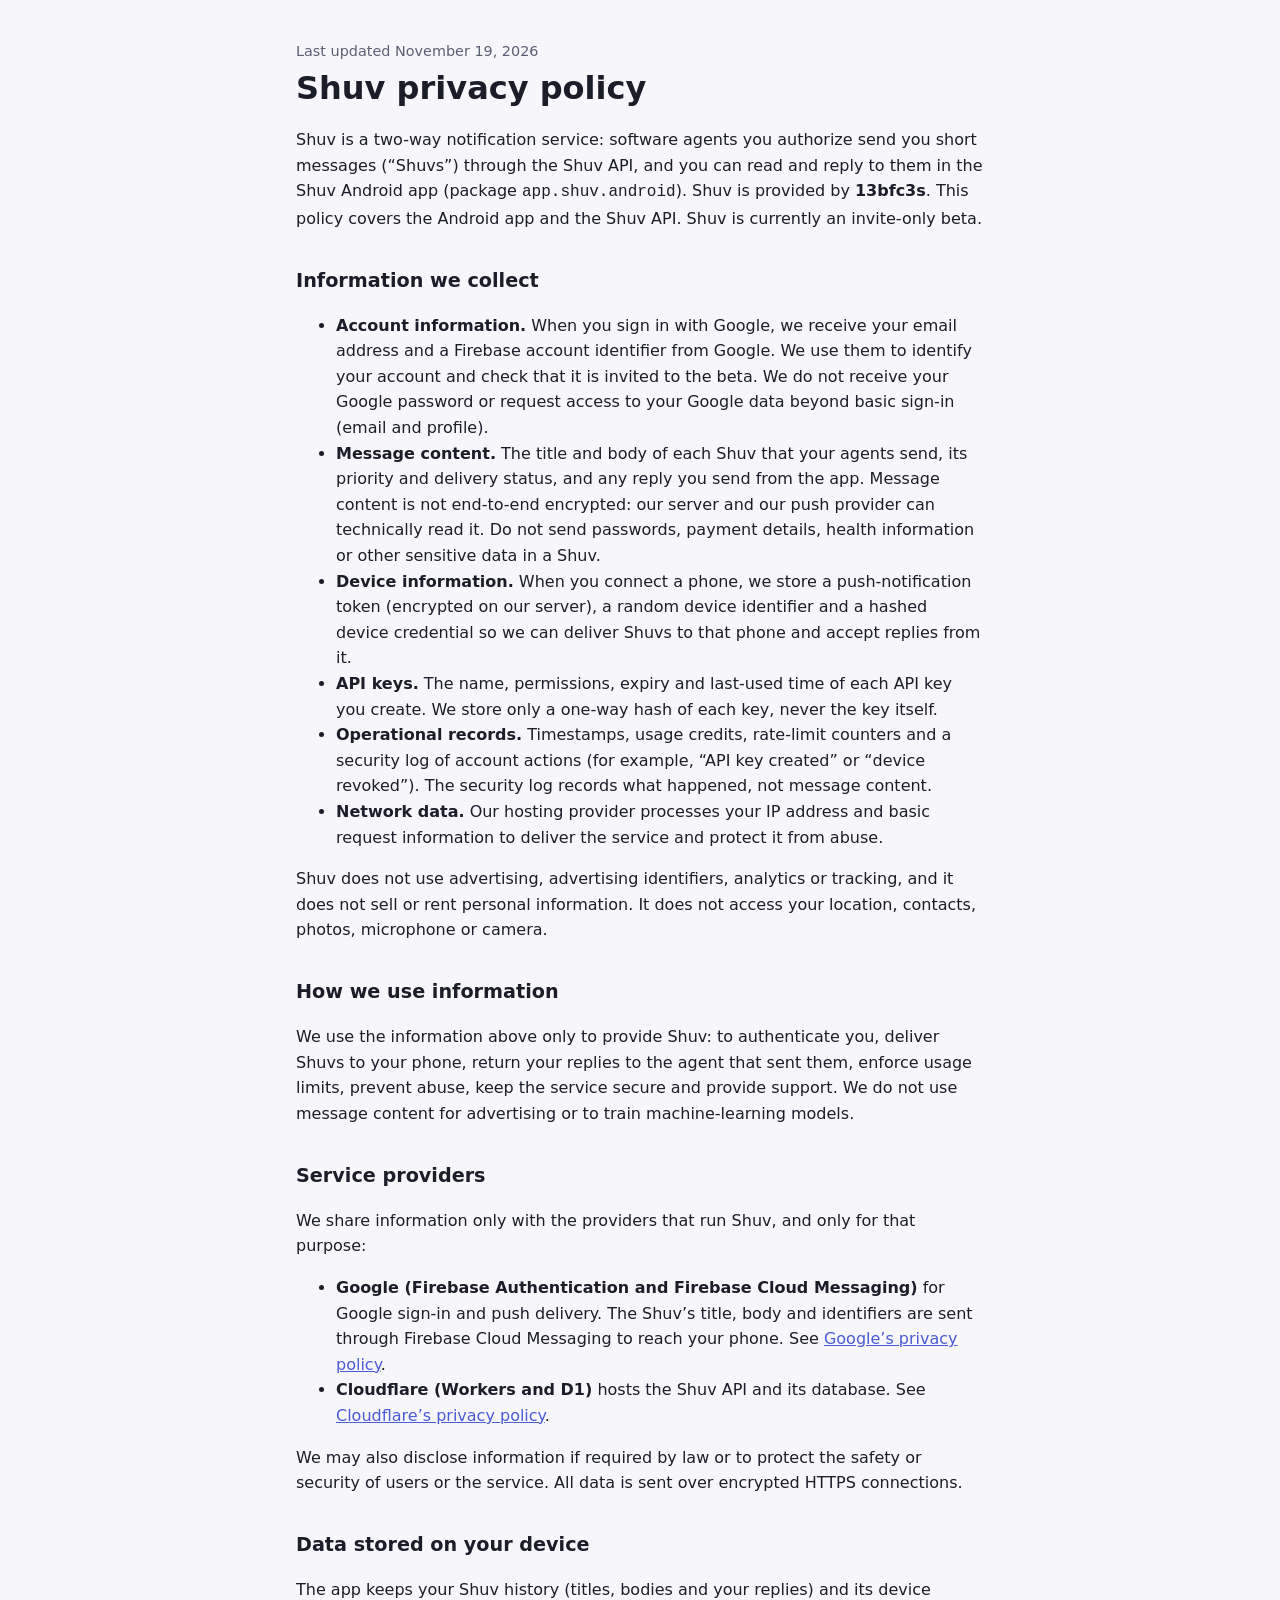
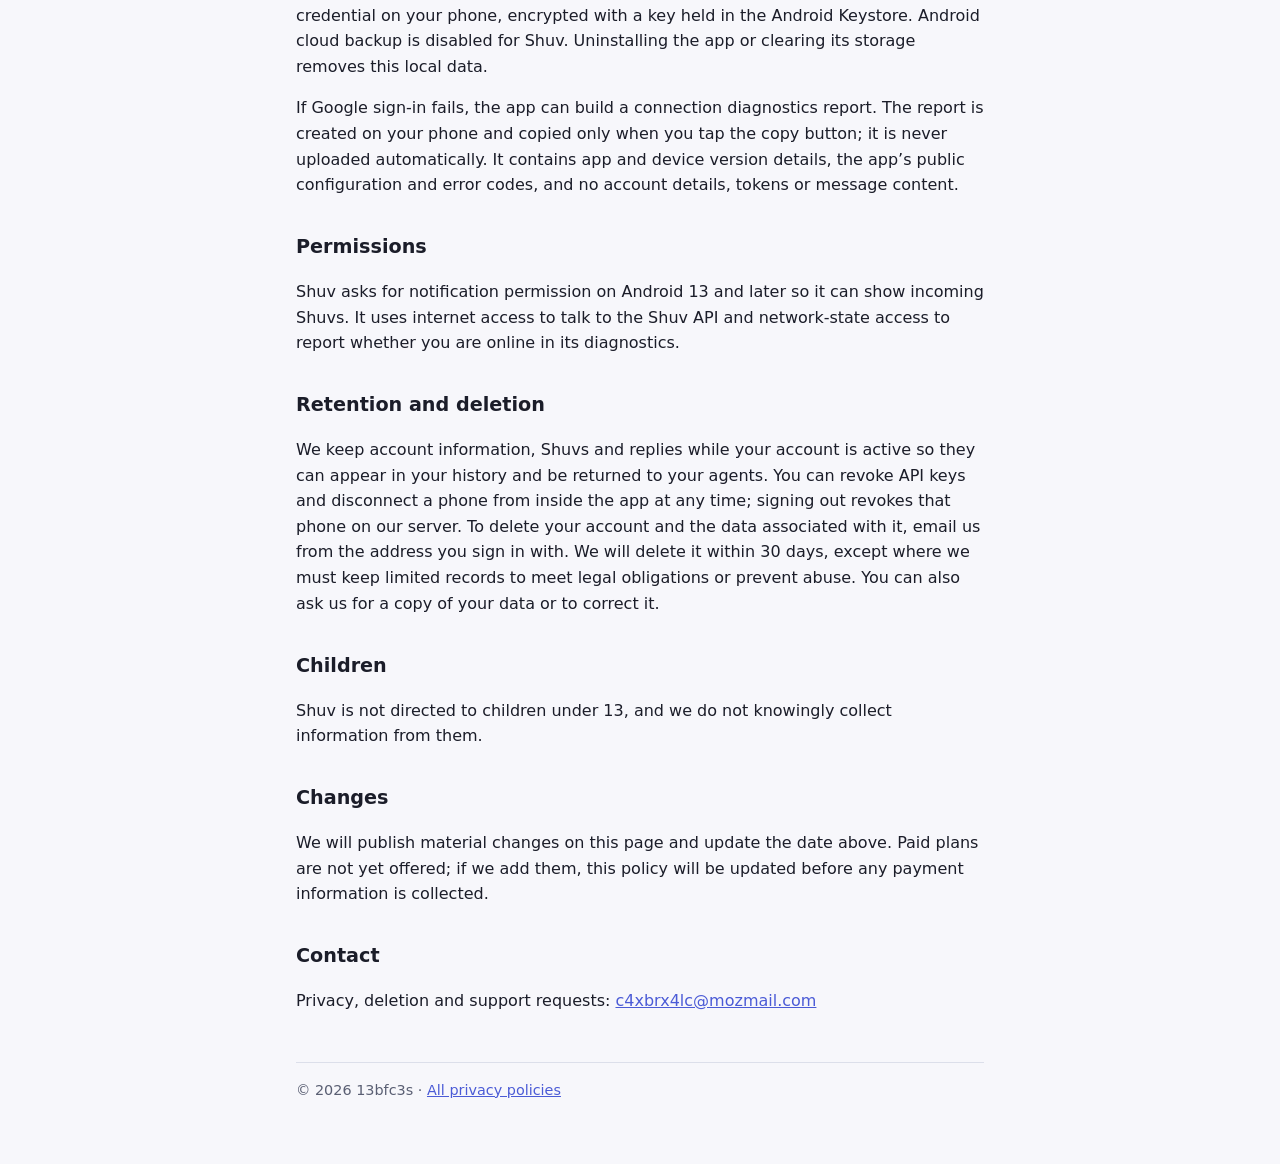
==== shuv/index.html @ f912cc4e "Add Shuv privacy policy Co-Authored-By: Claude Opus 5.5 <noreply@anthropic.com>" ====
<!doctype html>
<html lang="en">
<head>
  <meta charset="utf-8"><meta name="viewport" content="width=device-width, initial-scale=1">
  <meta name="description" content="Shuv privacy policy.">
  <title>Shuv Privacy Policy</title>
  <link rel="stylesheet" href="../style.css">
</head>
<body>
<main>
  <div class="eyebrow">Last updated November 19, 2026</div>
  <h1>Shuv privacy policy</h1>
  <p>Shuv is a two-way notification service: software agents you authorize send you short messages (“Shuvs”) through the Shuv API, and you can read and reply to them in the Shuv Android app (package <code>app.shuv.android</code>). Shuv is provided by <strong>13bfc3s</strong>. This policy covers the Android app and the Shuv API. Shuv is currently an invite-only beta.</p>

  <h2>Information we collect</h2>
  <ul>
    <li><strong>Account information.</strong> When you sign in with Google, we receive your email address and a Firebase account identifier from Google. We use them to identify your account and check that it is invited to the beta. We do not receive your Google password or request access to your Google data beyond basic sign-in (email and profile).</li>
    <li><strong>Message content.</strong> The title and body of each Shuv that your agents send, its priority and delivery status, and any reply you send from the app. Message content is not end-to-end encrypted: our server and our push provider can technically read it. Do not send passwords, payment details, health information or other sensitive data in a Shuv.</li>
    <li><strong>Device information.</strong> When you connect a phone, we store a push-notification token (encrypted on our server), a random device identifier and a hashed device credential so we can deliver Shuvs to that phone and accept replies from it.</li>
    <li><strong>API keys.</strong> The name, permissions, expiry and last-used time of each API key you create. We store only a one-way hash of each key, never the key itself.</li>
    <li><strong>Operational records.</strong> Timestamps, usage credits, rate-limit counters and a security log of account actions (for example, “API key created” or “device revoked”). The security log records what happened, not message content.</li>
    <li><strong>Network data.</strong> Our hosting provider processes your IP address and basic request information to deliver the service and protect it from abuse.</li>
  </ul>
  <p>Shuv does not use advertising, advertising identifiers, analytics or tracking, and it does not sell or rent personal information. It does not access your location, contacts, photos, microphone or camera.</p>

  <h2>How we use information</h2>
  <p>We use the information above only to provide Shuv: to authenticate you, deliver Shuvs to your phone, return your replies to the agent that sent them, enforce usage limits, prevent abuse, keep the service secure and provide support. We do not use message content for advertising or to train machine-learning models.</p>

  <h2>Service providers</h2>
  <p>We share information only with the providers that run Shuv, and only for that purpose:</p>
  <ul>
    <li><strong>Google (Firebase Authentication and Firebase Cloud Messaging)</strong> for Google sign-in and push delivery. The Shuv’s title, body and identifiers are sent through Firebase Cloud Messaging to reach your phone. See <a href="https://policies.google.com/privacy">Google’s privacy policy</a>.</li>
    <li><strong>Cloudflare (Workers and D1)</strong> hosts the Shuv API and its database. See <a href="https://www.cloudflare.com/privacypolicy/">Cloudflare’s privacy policy</a>.</li>
  </ul>
  <p>We may also disclose information if required by law or to protect the safety or security of users or the service. All data is sent over encrypted HTTPS connections.</p>

  <h2>Data stored on your device</h2>
  <p>The app keeps your Shuv history (titles, bodies and your replies) and its device credential on your phone, encrypted with a key held in the Android Keystore. Android cloud backup is disabled for Shuv. Uninstalling the app or clearing its storage removes this local data.</p>
  <p>If Google sign-in fails, the app can build a connection diagnostics report. The report is created on your phone and copied only when you tap the copy button; it is never uploaded automatically. It contains app and device version details, the app’s public configuration and error codes, and no account details, tokens or message content.</p>

  <h2>Permissions</h2>
  <p>Shuv asks for notification permission on Android 13 and later so it can show incoming Shuvs. It uses internet access to talk to the Shuv API and network-state access to report whether you are online in its diagnostics.</p>

  <h2>Retention and deletion</h2>
  <p>We keep account information, Shuvs and replies while your account is active so they can appear in your history and be returned to your agents. You can revoke API keys and disconnect a phone from inside the app at any time; signing out revokes that phone on our server. To delete your account and the data associated with it, email us from the address you sign in with. We will delete it within 30 days, except where we must keep limited records to meet legal obligations or prevent abuse. You can also ask us for a copy of your data or to correct it.</p>

  <h2>Children</h2>
  <p>Shuv is not directed to children under 13, and we do not knowingly collect information from them.</p>

  <h2>Changes</h2>
  <p>We will publish material changes on this page and update the date above. Paid plans are not yet offered; if we add them, this policy will be updated before any payment information is collected.</p>

  <h2>Contact</h2>
  <p>Privacy, deletion and support requests: <a href="mailto:c4xbrx4lc@mozmail.com">c4xbrx4lc@mozmail.com</a></p>

  <footer>© 2026 13bfc3s · <a href="../">All privacy policies</a></footer>
</main>
</body>
</html>
---- style.css ----
:root {
  --bg: #f7f7fb; --fg: #1b1d29; --muted: #5a5f73; --accent: #4b5bd6; --rule: #dcdfea;
}
@media (prefers-color-scheme: dark) {
  :root { --bg: #0b0f1a; --fg: #e9ebf5; --muted: #a4a9bf; --accent: #9fb0ff; --rule: #252b3d; }
}
* { box-sizing: border-box; }
body { margin: 0; background: var(--bg); color: var(--fg); font: 16px/1.6 system-ui, -apple-system, "Segoe UI", Roboto, sans-serif; }
main { max-width: 720px; margin: 0 auto; padding: 40px 16px 64px; }
h1 { font-size: 2rem; line-height: 1.2; margin: 0.2em 0 0.6em; }
h2 { font-size: 1.2rem; margin: 1.8em 0 0.4em; }
p, li { color: var(--fg); }
a { color: var(--accent); }
.eyebrow { color: var(--muted); font-size: 0.9rem; }
.apps { list-style: none; padding: 0; }
.apps li { padding: 14px 0; border-bottom: 1px solid var(--rule); }
footer { color: var(--muted); font-size: 0.9rem; margin-top: 48px; border-top: 1px solid var(--rule); padding-top: 16px; }
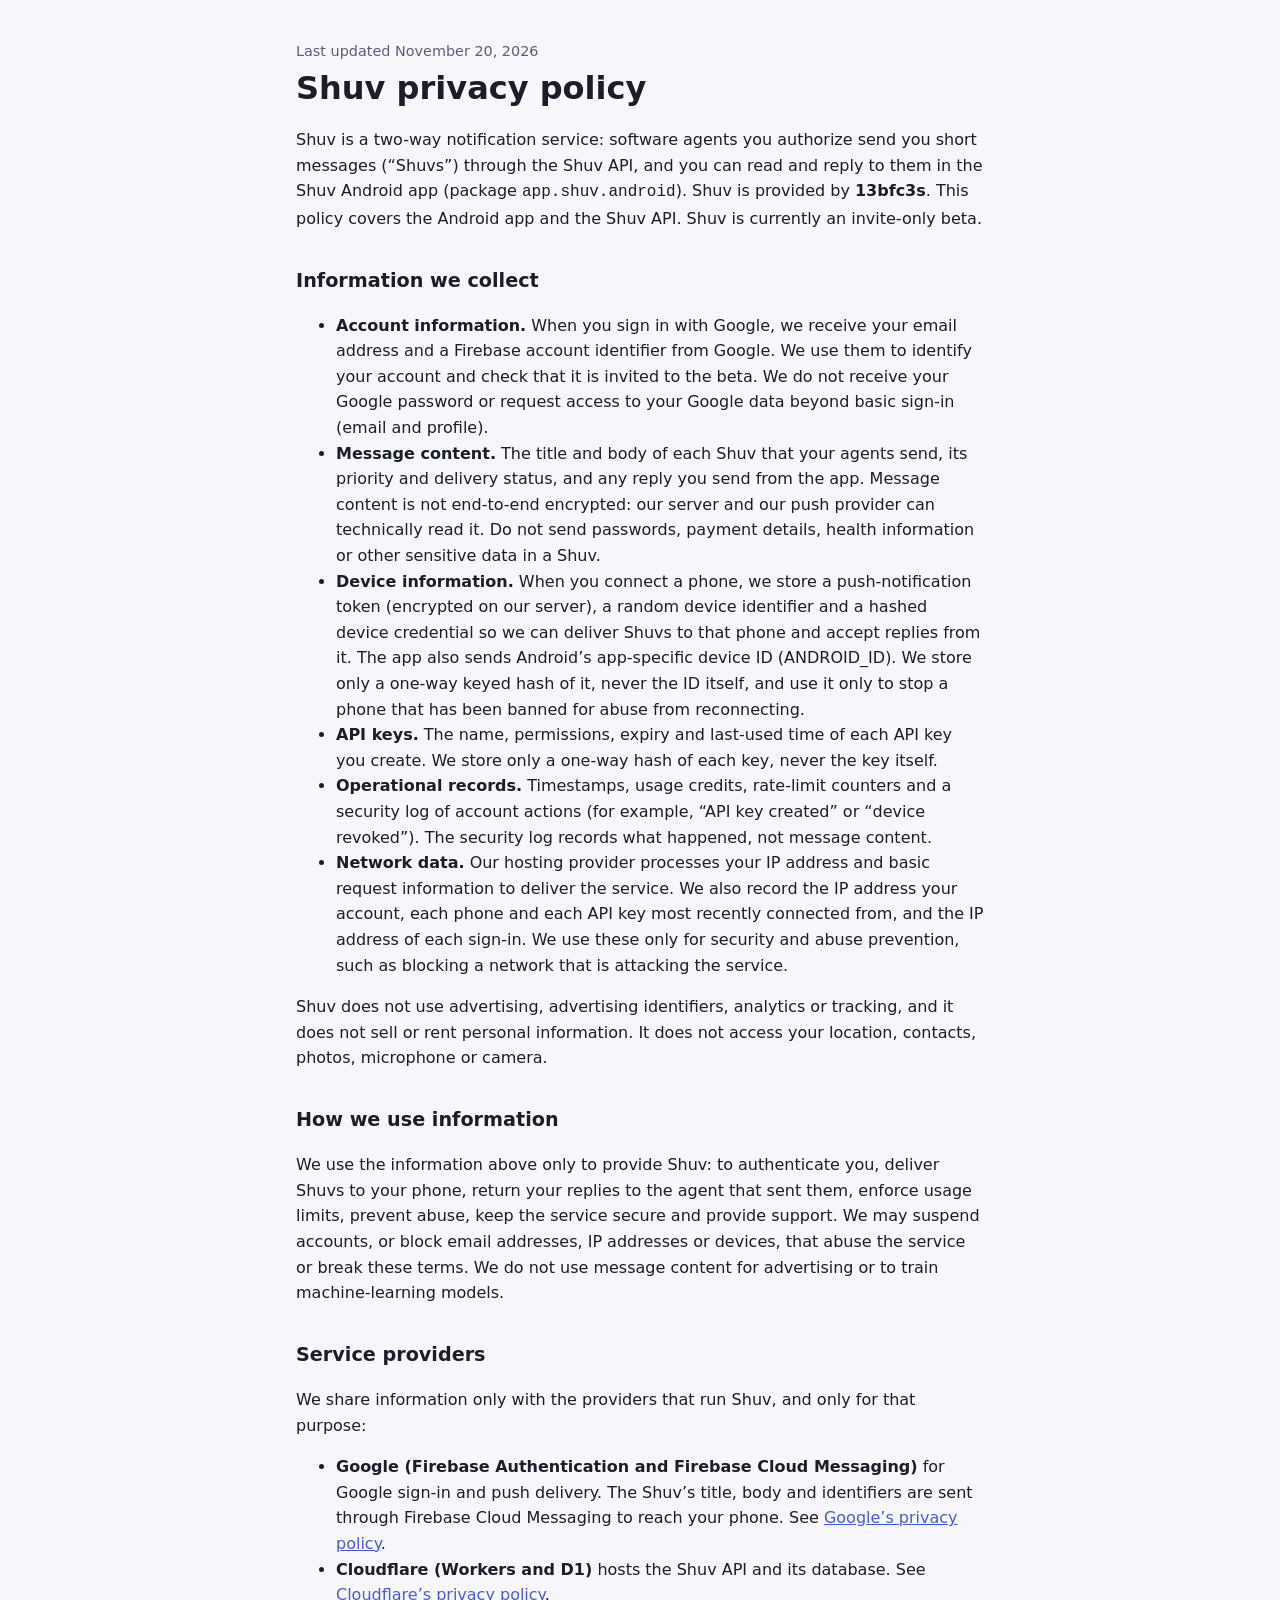
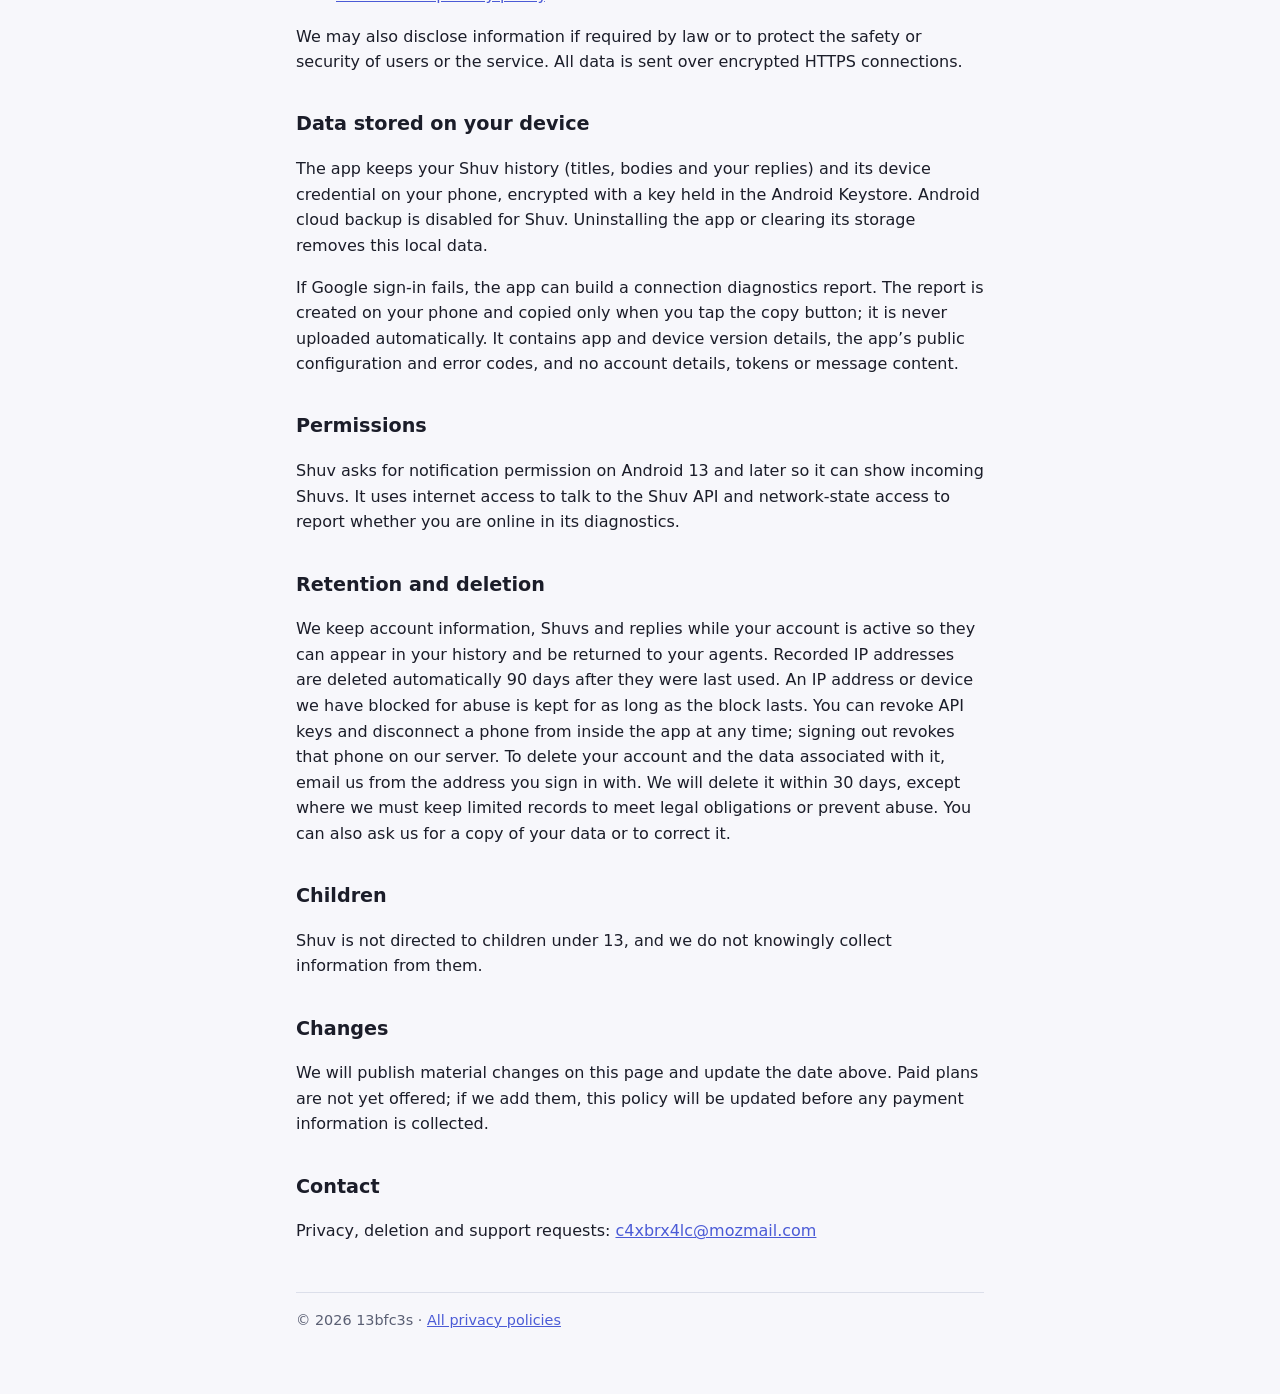
==== commit 3ee58c0d: "Shuv: disclose last-seen IP retention, hashed Android ID and abuse blocking Co-Authored-By: Claude O" ====
--- a/shuv/index.html
+++ b/shuv/index.html
@@ -8,7 +8,7 @@
 </head>
 <body>
 <main>
-  <div class="eyebrow">Last updated November 19, 2026</div>
+  <div class="eyebrow">Last updated November 20, 2026</div>
   <h1>Shuv privacy policy</h1>
   <p>Shuv is a two-way notification service: software agents you authorize send you short messages (“Shuvs”) through the Shuv API, and you can read and reply to them in the Shuv Android app (package <code>app.shuv.android</code>). Shuv is provided by <strong>13bfc3s</strong>. This policy covers the Android app and the Shuv API. Shuv is currently an invite-only beta.</p>
 
@@ -16,15 +16,15 @@
   <ul>
     <li><strong>Account information.</strong> When you sign in with Google, we receive your email address and a Firebase account identifier from Google. We use them to identify your account and check that it is invited to the beta. We do not receive your Google password or request access to your Google data beyond basic sign-in (email and profile).</li>
     <li><strong>Message content.</strong> The title and body of each Shuv that your agents send, its priority and delivery status, and any reply you send from the app. Message content is not end-to-end encrypted: our server and our push provider can technically read it. Do not send passwords, payment details, health information or other sensitive data in a Shuv.</li>
-    <li><strong>Device information.</strong> When you connect a phone, we store a push-notification token (encrypted on our server), a random device identifier and a hashed device credential so we can deliver Shuvs to that phone and accept replies from it.</li>
+    <li><strong>Device information.</strong> When you connect a phone, we store a push-notification token (encrypted on our server), a random device identifier and a hashed device credential so we can deliver Shuvs to that phone and accept replies from it. The app also sends Android’s app-specific device ID (ANDROID_ID). We store only a one-way keyed hash of it, never the ID itself, and use it only to stop a phone that has been banned for abuse from reconnecting.</li>
     <li><strong>API keys.</strong> The name, permissions, expiry and last-used time of each API key you create. We store only a one-way hash of each key, never the key itself.</li>
     <li><strong>Operational records.</strong> Timestamps, usage credits, rate-limit counters and a security log of account actions (for example, “API key created” or “device revoked”). The security log records what happened, not message content.</li>
-    <li><strong>Network data.</strong> Our hosting provider processes your IP address and basic request information to deliver the service and protect it from abuse.</li>
+    <li><strong>Network data.</strong> Our hosting provider processes your IP address and basic request information to deliver the service. We also record the IP address your account, each phone and each API key most recently connected from, and the IP address of each sign-in. We use these only for security and abuse prevention, such as blocking a network that is attacking the service.</li>
   </ul>
   <p>Shuv does not use advertising, advertising identifiers, analytics or tracking, and it does not sell or rent personal information. It does not access your location, contacts, photos, microphone or camera.</p>
 
   <h2>How we use information</h2>
-  <p>We use the information above only to provide Shuv: to authenticate you, deliver Shuvs to your phone, return your replies to the agent that sent them, enforce usage limits, prevent abuse, keep the service secure and provide support. We do not use message content for advertising or to train machine-learning models.</p>
+  <p>We use the information above only to provide Shuv: to authenticate you, deliver Shuvs to your phone, return your replies to the agent that sent them, enforce usage limits, prevent abuse, keep the service secure and provide support. We may suspend accounts, or block email addresses, IP addresses or devices, that abuse the service or break these terms. We do not use message content for advertising or to train machine-learning models.</p>
 
   <h2>Service providers</h2>
   <p>We share information only with the providers that run Shuv, and only for that purpose:</p>
@@ -42,7 +42,7 @@
   <p>Shuv asks for notification permission on Android 13 and later so it can show incoming Shuvs. It uses internet access to talk to the Shuv API and network-state access to report whether you are online in its diagnostics.</p>
 
   <h2>Retention and deletion</h2>
-  <p>We keep account information, Shuvs and replies while your account is active so they can appear in your history and be returned to your agents. You can revoke API keys and disconnect a phone from inside the app at any time; signing out revokes that phone on our server. To delete your account and the data associated with it, email us from the address you sign in with. We will delete it within 30 days, except where we must keep limited records to meet legal obligations or prevent abuse. You can also ask us for a copy of your data or to correct it.</p>
+  <p>We keep account information, Shuvs and replies while your account is active so they can appear in your history and be returned to your agents. Recorded IP addresses are deleted automatically 90 days after they were last used. An IP address or device we have blocked for abuse is kept for as long as the block lasts. You can revoke API keys and disconnect a phone from inside the app at any time; signing out revokes that phone on our server. To delete your account and the data associated with it, email us from the address you sign in with. We will delete it within 30 days, except where we must keep limited records to meet legal obligations or prevent abuse. You can also ask us for a copy of your data or to correct it.</p>
 
   <h2>Children</h2>
   <p>Shuv is not directed to children under 13, and we do not knowingly collect information from them.</p>
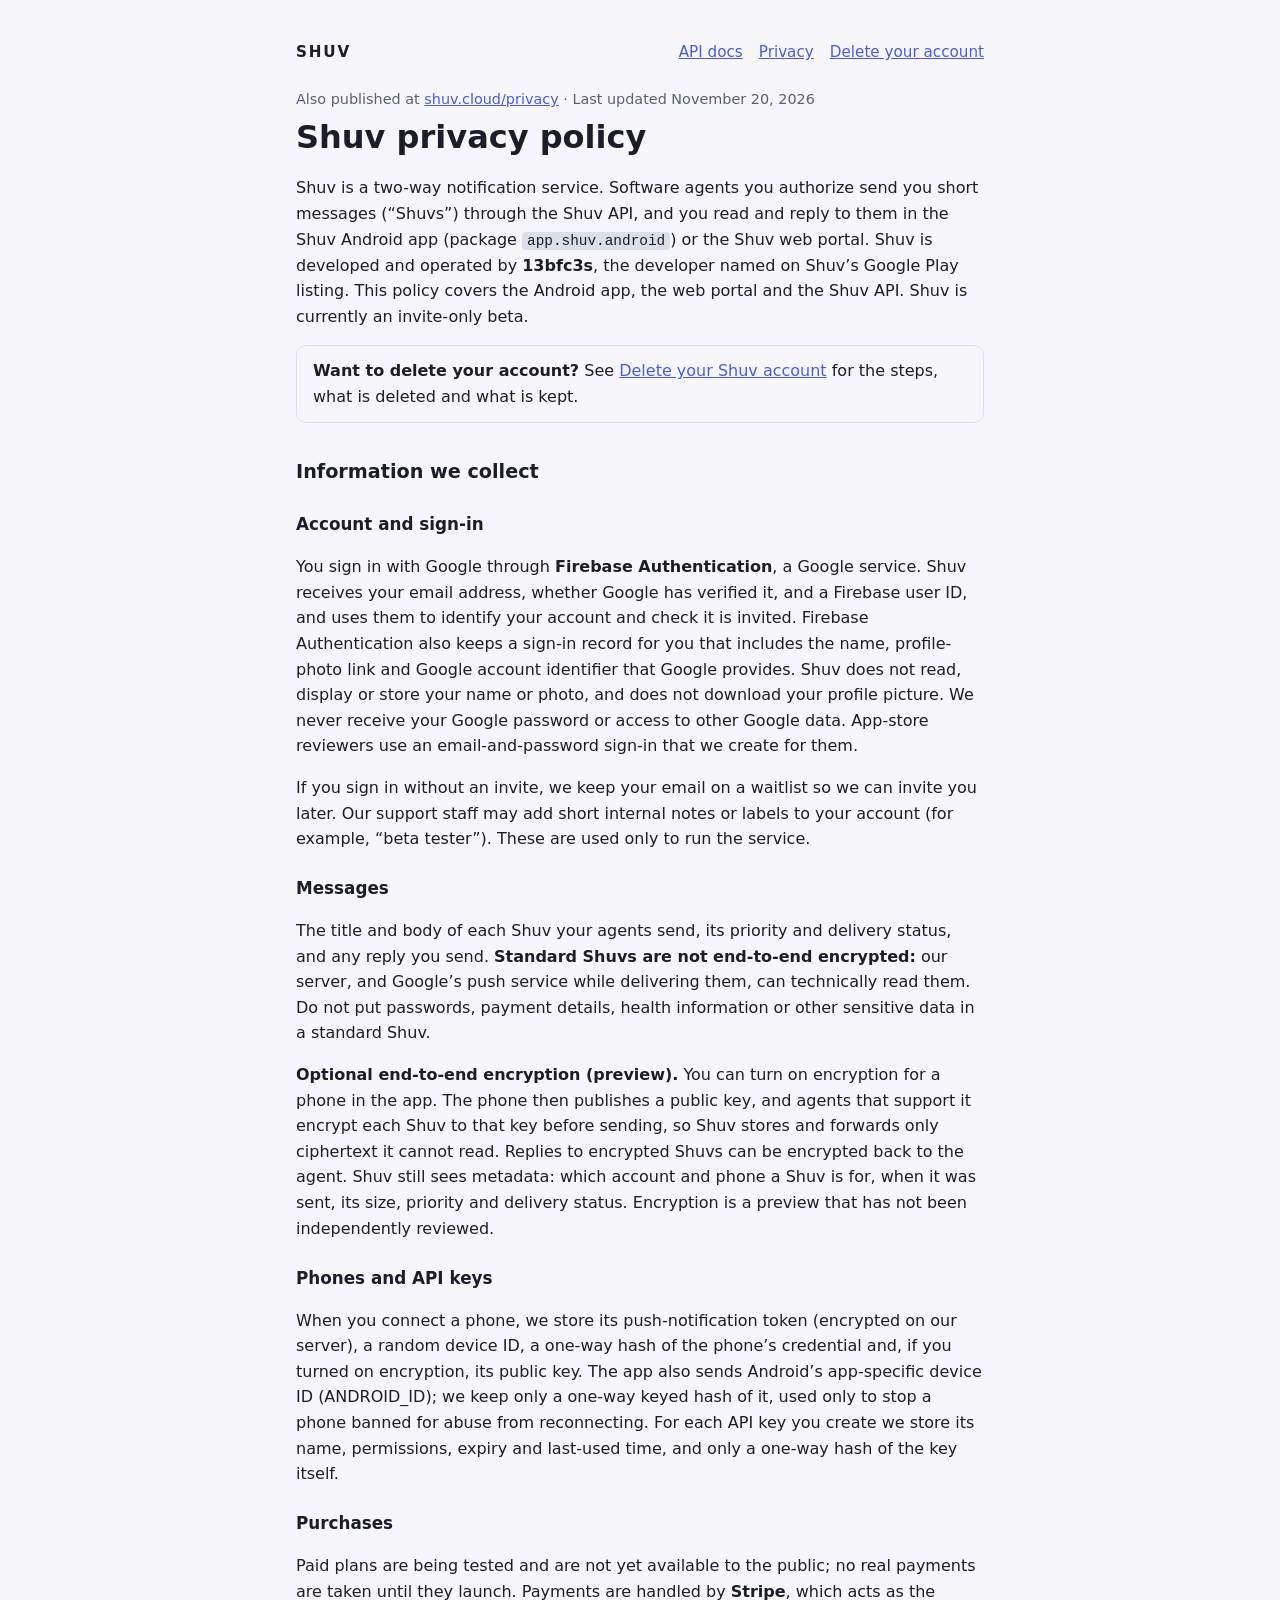
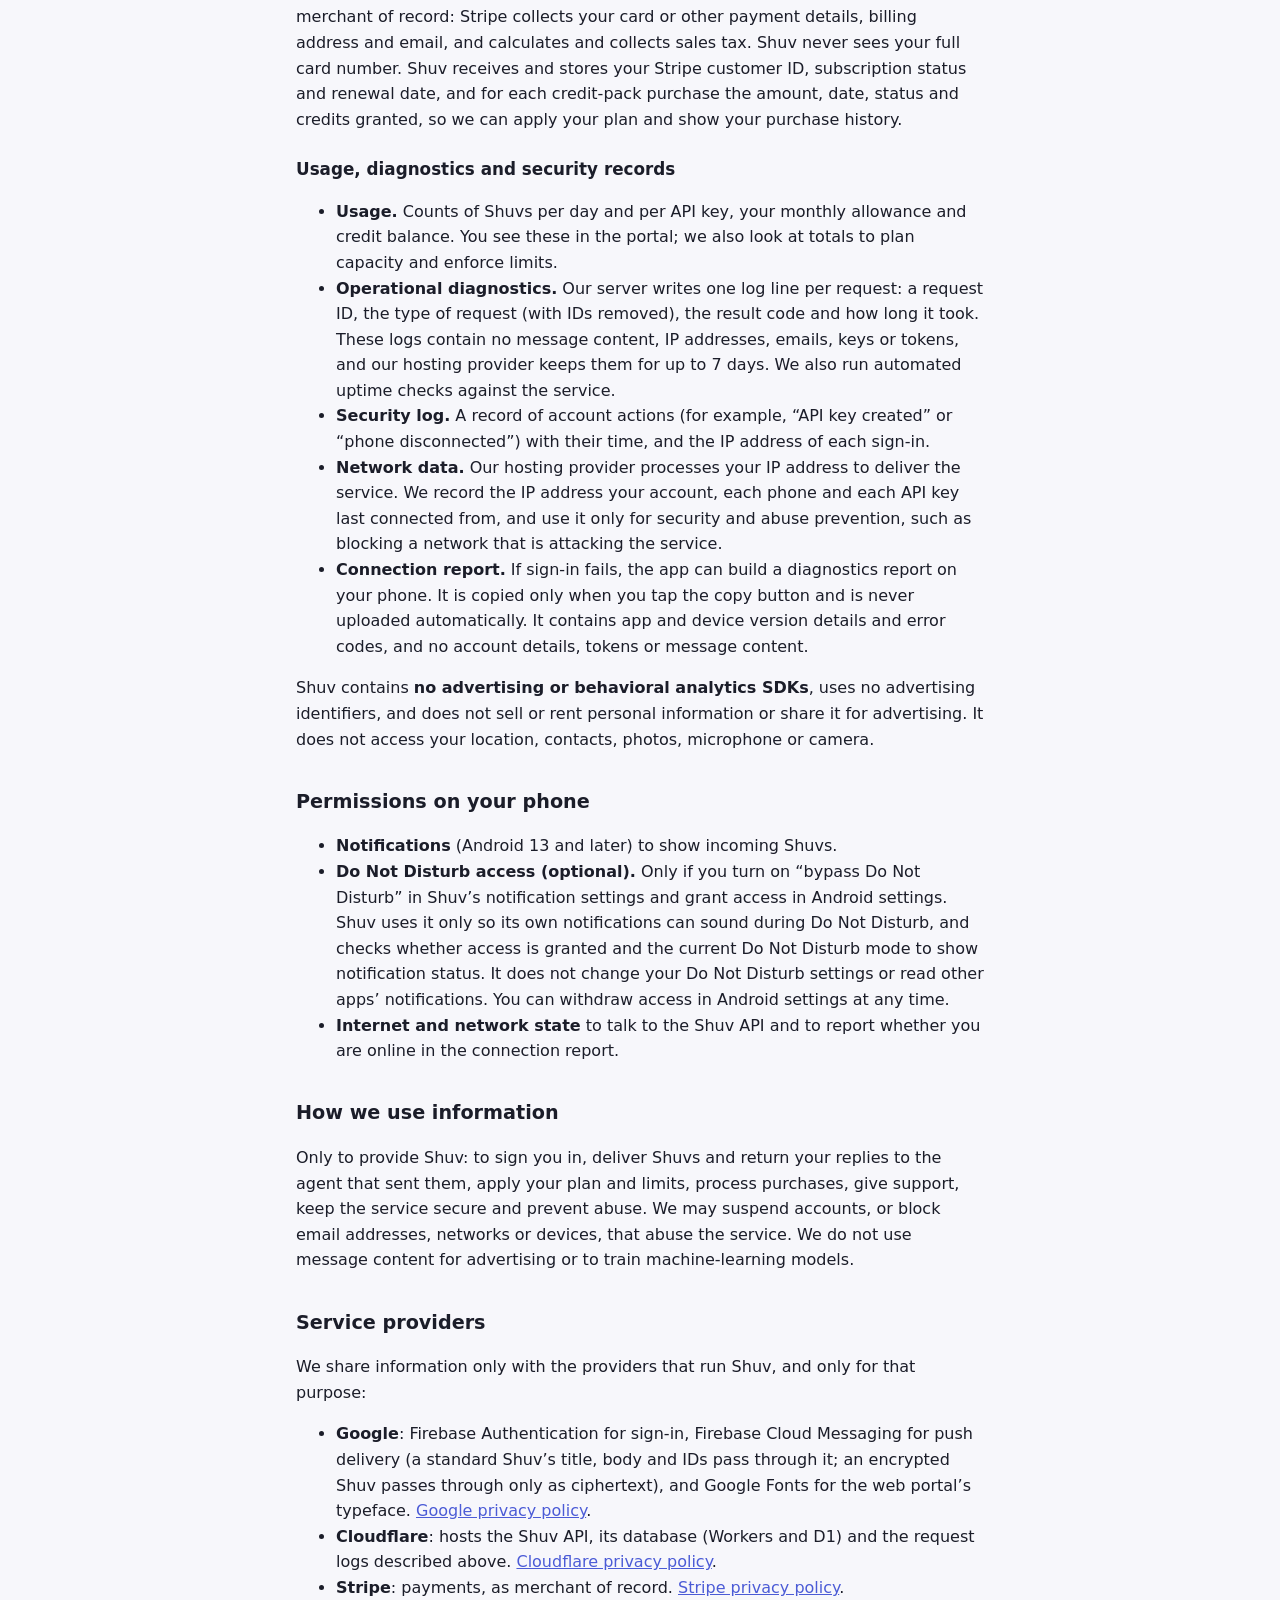
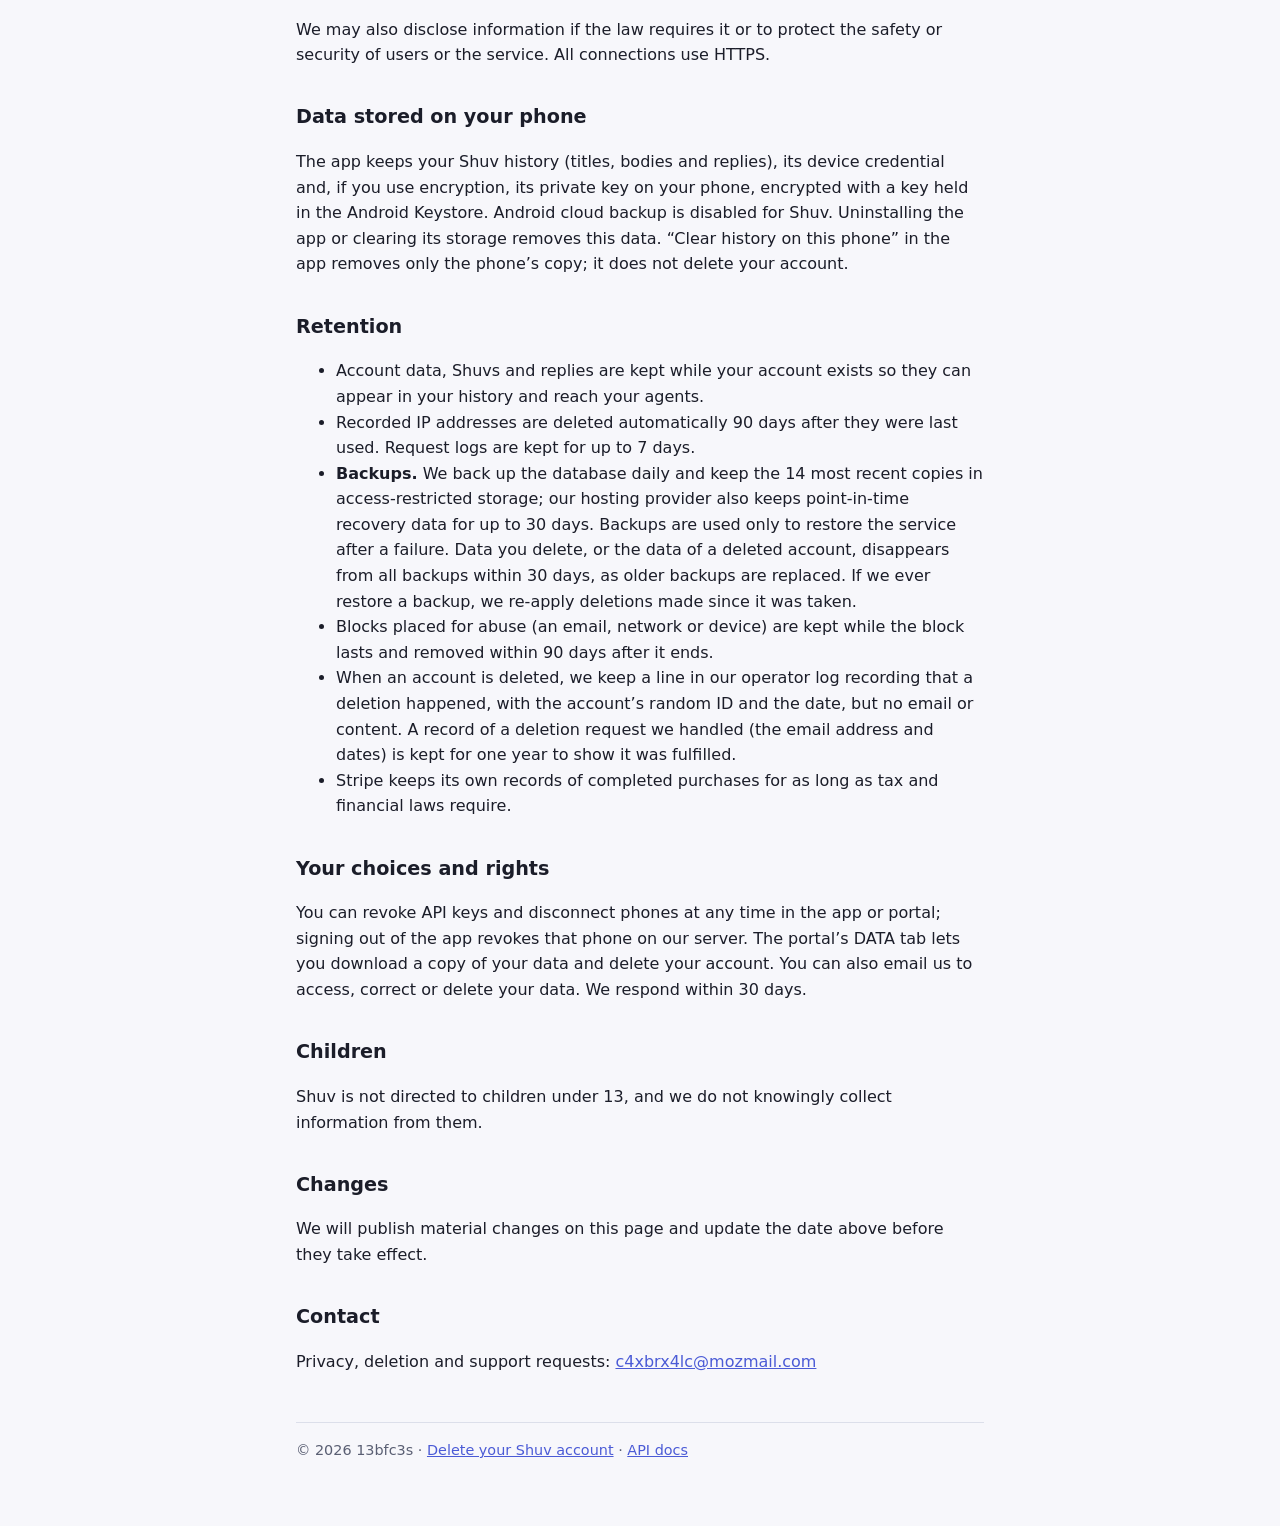
==== commit 5ab1dc99: "Shuv: revised privacy policy and account deletion page Covers Firebase profile data, diagnostics and" ====
--- a/shuv/index.html
+++ b/shuv/index.html
@@ -1,59 +1,84 @@
 <!doctype html>
 <html lang="en">
 <head>
-  <meta charset="utf-8"><meta name="viewport" content="width=device-width, initial-scale=1">
-  <meta name="description" content="Shuv privacy policy.">
-  <title>Shuv Privacy Policy</title>
-  <link rel="stylesheet" href="../style.css">
+<meta charset="utf-8"><meta name="viewport" content="width=device-width, initial-scale=1">
+<meta name="description" content="How Shuv handles your information.">
+<title>Shuv Privacy Policy</title>
+<link rel="stylesheet" href="../style.css">
 </head>
 <body>
 <main>
-  <div class="eyebrow">Last updated November 20, 2026</div>
-  <h1>Shuv privacy policy</h1>
-  <p>Shuv is a two-way notification service: software agents you authorize send you short messages (“Shuvs”) through the Shuv API, and you can read and reply to them in the Shuv Android app (package <code>app.shuv.android</code>). Shuv is provided by <strong>13bfc3s</strong>. This policy covers the Android app and the Shuv API. Shuv is currently an invite-only beta.</p>
+<nav class="top"><b>SHUV</b><a href="https://shuv.cloud/docs">API docs</a><a href="https://shuv.cloud/privacy">Privacy</a><a href="https://shuv.cloud/delete">Delete your account</a></nav>
+<div class="eyebrow">Also published at <a href="https://shuv.cloud/privacy">shuv.cloud/privacy</a> · Last updated November 20, 2026</div>
+<h1>Shuv privacy policy</h1>
+<p>Shuv is a two-way notification service. Software agents you authorize send you short messages (“Shuvs”) through the Shuv API, and you read and reply to them in the Shuv Android app (package <code>app.shuv.android</code>) or the Shuv web portal. Shuv is developed and operated by <strong>13bfc3s</strong>, the developer named on Shuv’s Google Play listing. This policy covers the Android app, the web portal and the Shuv API. Shuv is currently an invite-only beta.</p>
+<div class="box"><strong>Want to delete your account?</strong> See <a href="https://shuv.cloud/delete">Delete your Shuv account</a> for the steps, what is deleted and what is kept.</div>
 
-  <h2>Information we collect</h2>
-  <ul>
-    <li><strong>Account information.</strong> When you sign in with Google, we receive your email address and a Firebase account identifier from Google. We use them to identify your account and check that it is invited to the beta. We do not receive your Google password or request access to your Google data beyond basic sign-in (email and profile).</li>
-    <li><strong>Message content.</strong> The title and body of each Shuv that your agents send, its priority and delivery status, and any reply you send from the app. Message content is not end-to-end encrypted: our server and our push provider can technically read it. Do not send passwords, payment details, health information or other sensitive data in a Shuv.</li>
-    <li><strong>Device information.</strong> When you connect a phone, we store a push-notification token (encrypted on our server), a random device identifier and a hashed device credential so we can deliver Shuvs to that phone and accept replies from it. The app also sends Android’s app-specific device ID (ANDROID_ID). We store only a one-way keyed hash of it, never the ID itself, and use it only to stop a phone that has been banned for abuse from reconnecting.</li>
-    <li><strong>API keys.</strong> The name, permissions, expiry and last-used time of each API key you create. We store only a one-way hash of each key, never the key itself.</li>
-    <li><strong>Operational records.</strong> Timestamps, usage credits, rate-limit counters and a security log of account actions (for example, “API key created” or “device revoked”). The security log records what happened, not message content.</li>
-    <li><strong>Network data.</strong> Our hosting provider processes your IP address and basic request information to deliver the service. We also record the IP address your account, each phone and each API key most recently connected from, and the IP address of each sign-in. We use these only for security and abuse prevention, such as blocking a network that is attacking the service.</li>
-  </ul>
-  <p>Shuv does not use advertising, advertising identifiers, analytics or tracking, and it does not sell or rent personal information. It does not access your location, contacts, photos, microphone or camera.</p>
+<h2>Information we collect</h2>
+<h3>Account and sign-in</h3>
+<p>You sign in with Google through <strong>Firebase Authentication</strong>, a Google service. Shuv receives your email address, whether Google has verified it, and a Firebase user ID, and uses them to identify your account and check it is invited. Firebase Authentication also keeps a sign-in record for you that includes the name, profile-photo link and Google account identifier that Google provides. Shuv does not read, display or store your name or photo, and does not download your profile picture. We never receive your Google password or access to other Google data. App-store reviewers use an email-and-password sign-in that we create for them.</p>
+<p>If you sign in without an invite, we keep your email on a waitlist so we can invite you later. Our support staff may add short internal notes or labels to your account (for example, “beta tester”). These are used only to run the service.</p>
+<h3>Messages</h3>
+<p>The title and body of each Shuv your agents send, its priority and delivery status, and any reply you send. <strong>Standard Shuvs are not end-to-end encrypted:</strong> our server, and Google’s push service while delivering them, can technically read them. Do not put passwords, payment details, health information or other sensitive data in a standard Shuv.</p>
+<p><strong>Optional end-to-end encryption (preview).</strong> You can turn on encryption for a phone in the app. The phone then publishes a public key, and agents that support it encrypt each Shuv to that key before sending, so Shuv stores and forwards only ciphertext it cannot read. Replies to encrypted Shuvs can be encrypted back to the agent. Shuv still sees metadata: which account and phone a Shuv is for, when it was sent, its size, priority and delivery status. Encryption is a preview that has not been independently reviewed.</p>
+<h3>Phones and API keys</h3>
+<p>When you connect a phone, we store its push-notification token (encrypted on our server), a random device ID, a one-way hash of the phone’s credential and, if you turned on encryption, its public key. The app also sends Android’s app-specific device ID (ANDROID_ID); we keep only a one-way keyed hash of it, used only to stop a phone banned for abuse from reconnecting. For each API key you create we store its name, permissions, expiry and last-used time, and only a one-way hash of the key itself.</p>
+<h3>Purchases</h3>
+<p>Paid plans are being tested and are not yet available to the public; no real payments are taken until they launch. Payments are handled by <strong>Stripe</strong>, which acts as the merchant of record: Stripe collects your card or other payment details, billing address and email, and calculates and collects sales tax. Shuv never sees your full card number. Shuv receives and stores your Stripe customer ID, subscription status and renewal date, and for each credit-pack purchase the amount, date, status and credits granted, so we can apply your plan and show your purchase history.</p>
+<h3>Usage, diagnostics and security records</h3>
+<ul>
+  <li><strong>Usage.</strong> Counts of Shuvs per day and per API key, your monthly allowance and credit balance. You see these in the portal; we also look at totals to plan capacity and enforce limits.</li>
+  <li><strong>Operational diagnostics.</strong> Our server writes one log line per request: a request ID, the type of request (with IDs removed), the result code and how long it took. These logs contain no message content, IP addresses, emails, keys or tokens, and our hosting provider keeps them for up to 7 days. We also run automated uptime checks against the service.</li>
+  <li><strong>Security log.</strong> A record of account actions (for example, “API key created” or “phone disconnected”) with their time, and the IP address of each sign-in.</li>
+  <li><strong>Network data.</strong> Our hosting provider processes your IP address to deliver the service. We record the IP address your account, each phone and each API key last connected from, and use it only for security and abuse prevention, such as blocking a network that is attacking the service.</li>
+  <li><strong>Connection report.</strong> If sign-in fails, the app can build a diagnostics report on your phone. It is copied only when you tap the copy button and is never uploaded automatically. It contains app and device version details and error codes, and no account details, tokens or message content.</li>
+</ul>
+<p>Shuv contains <strong>no advertising or behavioral analytics SDKs</strong>, uses no advertising identifiers, and does not sell or rent personal information or share it for advertising. It does not access your location, contacts, photos, microphone or camera.</p>
 
-  <h2>How we use information</h2>
-  <p>We use the information above only to provide Shuv: to authenticate you, deliver Shuvs to your phone, return your replies to the agent that sent them, enforce usage limits, prevent abuse, keep the service secure and provide support. We may suspend accounts, or block email addresses, IP addresses or devices, that abuse the service or break these terms. We do not use message content for advertising or to train machine-learning models.</p>
+<h2>Permissions on your phone</h2>
+<ul>
+  <li><strong>Notifications</strong> (Android 13 and later) to show incoming Shuvs.</li>
+  <li><strong>Do Not Disturb access (optional).</strong> Only if you turn on “bypass Do Not Disturb” in Shuv’s notification settings and grant access in Android settings. Shuv uses it only so its own notifications can sound during Do Not Disturb, and checks whether access is granted and the current Do Not Disturb mode to show notification status. It does not change your Do Not Disturb settings or read other apps’ notifications. You can withdraw access in Android settings at any time.</li>
+  <li><strong>Internet and network state</strong> to talk to the Shuv API and to report whether you are online in the connection report.</li>
+</ul>
 
-  <h2>Service providers</h2>
-  <p>We share information only with the providers that run Shuv, and only for that purpose:</p>
-  <ul>
-    <li><strong>Google (Firebase Authentication and Firebase Cloud Messaging)</strong> for Google sign-in and push delivery. The Shuv’s title, body and identifiers are sent through Firebase Cloud Messaging to reach your phone. See <a href="https://policies.google.com/privacy">Google’s privacy policy</a>.</li>
-    <li><strong>Cloudflare (Workers and D1)</strong> hosts the Shuv API and its database. See <a href="https://www.cloudflare.com/privacypolicy/">Cloudflare’s privacy policy</a>.</li>
-  </ul>
-  <p>We may also disclose information if required by law or to protect the safety or security of users or the service. All data is sent over encrypted HTTPS connections.</p>
+<h2>How we use information</h2>
+<p>Only to provide Shuv: to sign you in, deliver Shuvs and return your replies to the agent that sent them, apply your plan and limits, process purchases, give support, keep the service secure and prevent abuse. We may suspend accounts, or block email addresses, networks or devices, that abuse the service. We do not use message content for advertising or to train machine-learning models.</p>
 
-  <h2>Data stored on your device</h2>
-  <p>The app keeps your Shuv history (titles, bodies and your replies) and its device credential on your phone, encrypted with a key held in the Android Keystore. Android cloud backup is disabled for Shuv. Uninstalling the app or clearing its storage removes this local data.</p>
-  <p>If Google sign-in fails, the app can build a connection diagnostics report. The report is created on your phone and copied only when you tap the copy button; it is never uploaded automatically. It contains app and device version details, the app’s public configuration and error codes, and no account details, tokens or message content.</p>
+<h2>Service providers</h2>
+<p>We share information only with the providers that run Shuv, and only for that purpose:</p>
+<ul>
+  <li><strong>Google</strong>: Firebase Authentication for sign-in, Firebase Cloud Messaging for push delivery (a standard Shuv’s title, body and IDs pass through it; an encrypted Shuv passes through only as ciphertext), and Google Fonts for the web portal’s typeface. <a href="https://policies.google.com/privacy">Google privacy policy</a>.</li>
+  <li><strong>Cloudflare</strong>: hosts the Shuv API, its database (Workers and D1) and the request logs described above. <a href="https://www.cloudflare.com/privacypolicy/">Cloudflare privacy policy</a>.</li>
+  <li><strong>Stripe</strong>: payments, as merchant of record. <a href="https://stripe.com/privacy">Stripe privacy policy</a>.</li>
+</ul>
+<p>We may also disclose information if the law requires it or to protect the safety or security of users or the service. All connections use HTTPS.</p>
 
-  <h2>Permissions</h2>
-  <p>Shuv asks for notification permission on Android 13 and later so it can show incoming Shuvs. It uses internet access to talk to the Shuv API and network-state access to report whether you are online in its diagnostics.</p>
+<h2>Data stored on your phone</h2>
+<p>The app keeps your Shuv history (titles, bodies and replies), its device credential and, if you use encryption, its private key on your phone, encrypted with a key held in the Android Keystore. Android cloud backup is disabled for Shuv. Uninstalling the app or clearing its storage removes this data. “Clear history on this phone” in the app removes only the phone’s copy; it does not delete your account.</p>
 
-  <h2>Retention and deletion</h2>
-  <p>We keep account information, Shuvs and replies while your account is active so they can appear in your history and be returned to your agents. Recorded IP addresses are deleted automatically 90 days after they were last used. An IP address or device we have blocked for abuse is kept for as long as the block lasts. You can revoke API keys and disconnect a phone from inside the app at any time; signing out revokes that phone on our server. To delete your account and the data associated with it, email us from the address you sign in with. We will delete it within 30 days, except where we must keep limited records to meet legal obligations or prevent abuse. You can also ask us for a copy of your data or to correct it.</p>
+<h2>Retention</h2>
+<ul>
+  <li>Account data, Shuvs and replies are kept while your account exists so they can appear in your history and reach your agents.</li>
+  <li>Recorded IP addresses are deleted automatically 90 days after they were last used. Request logs are kept for up to 7 days.</li>
+  <li><strong>Backups.</strong> We back up the database daily and keep the 14 most recent copies in access-restricted storage; our hosting provider also keeps point-in-time recovery data for up to 30 days. Backups are used only to restore the service after a failure. Data you delete, or the data of a deleted account, disappears from all backups within 30 days, as older backups are replaced. If we ever restore a backup, we re-apply deletions made since it was taken.</li>
+  <li>Blocks placed for abuse (an email, network or device) are kept while the block lasts and removed within 90 days after it ends.</li>
+  <li>When an account is deleted, we keep a line in our operator log recording that a deletion happened, with the account’s random ID and the date, but no email or content. A record of a deletion request we handled (the email address and dates) is kept for one year to show it was fulfilled.</li>
+  <li>Stripe keeps its own records of completed purchases for as long as tax and financial laws require.</li>
+</ul>
 
-  <h2>Children</h2>
-  <p>Shuv is not directed to children under 13, and we do not knowingly collect information from them.</p>
+<h2>Your choices and rights</h2>
+<p>You can revoke API keys and disconnect phones at any time in the app or portal; signing out of the app revokes that phone on our server. The portal’s DATA tab lets you download a copy of your data and delete your account. You can also email us to access, correct or delete your data. We respond within 30 days.</p>
 
-  <h2>Changes</h2>
-  <p>We will publish material changes on this page and update the date above. Paid plans are not yet offered; if we add them, this policy will be updated before any payment information is collected.</p>
+<h2>Children</h2>
+<p>Shuv is not directed to children under 13, and we do not knowingly collect information from them.</p>
 
-  <h2>Contact</h2>
-  <p>Privacy, deletion and support requests: <a href="mailto:c4xbrx4lc@mozmail.com">c4xbrx4lc@mozmail.com</a></p>
+<h2>Changes</h2>
+<p>We will publish material changes on this page and update the date above before they take effect.</p>
 
-  <footer>© 2026 13bfc3s · <a href="../">All privacy policies</a></footer>
+<h2>Contact</h2>
+<p>Privacy, deletion and support requests: <a href="mailto:c4xbrx4lc@mozmail.com">c4xbrx4lc@mozmail.com</a></p>
+<footer>© 2026 13bfc3s · <a href="https://shuv.cloud/delete">Delete your Shuv account</a> · <a href="https://shuv.cloud/docs">API docs</a></footer>
 </main>
 </body>
 </html>
--- a/style.css
+++ b/style.css
@@ -15,3 +15,8 @@
 .apps { list-style: none; padding: 0; }
 .apps li { padding: 14px 0; border-bottom: 1px solid var(--rule); }
 footer { color: var(--muted); font-size: 0.9rem; margin-top: 48px; border-top: 1px solid var(--rule); padding-top: 16px; }
+nav.top { display: flex; gap: 16px; flex-wrap: wrap; font-size: .95rem; margin-bottom: 24px; }
+nav.top b { margin-right: auto; letter-spacing: .12em; }
+h3 { font-size: 1.05rem; margin: 1.4em 0 .3em; }
+code { background: var(--rule); padding: 1px 5px; border-radius: 4px; font-size: .9em; }
+.box { border: 1px solid var(--rule); border-radius: 10px; padding: 12px 16px; margin: 16px 0; }
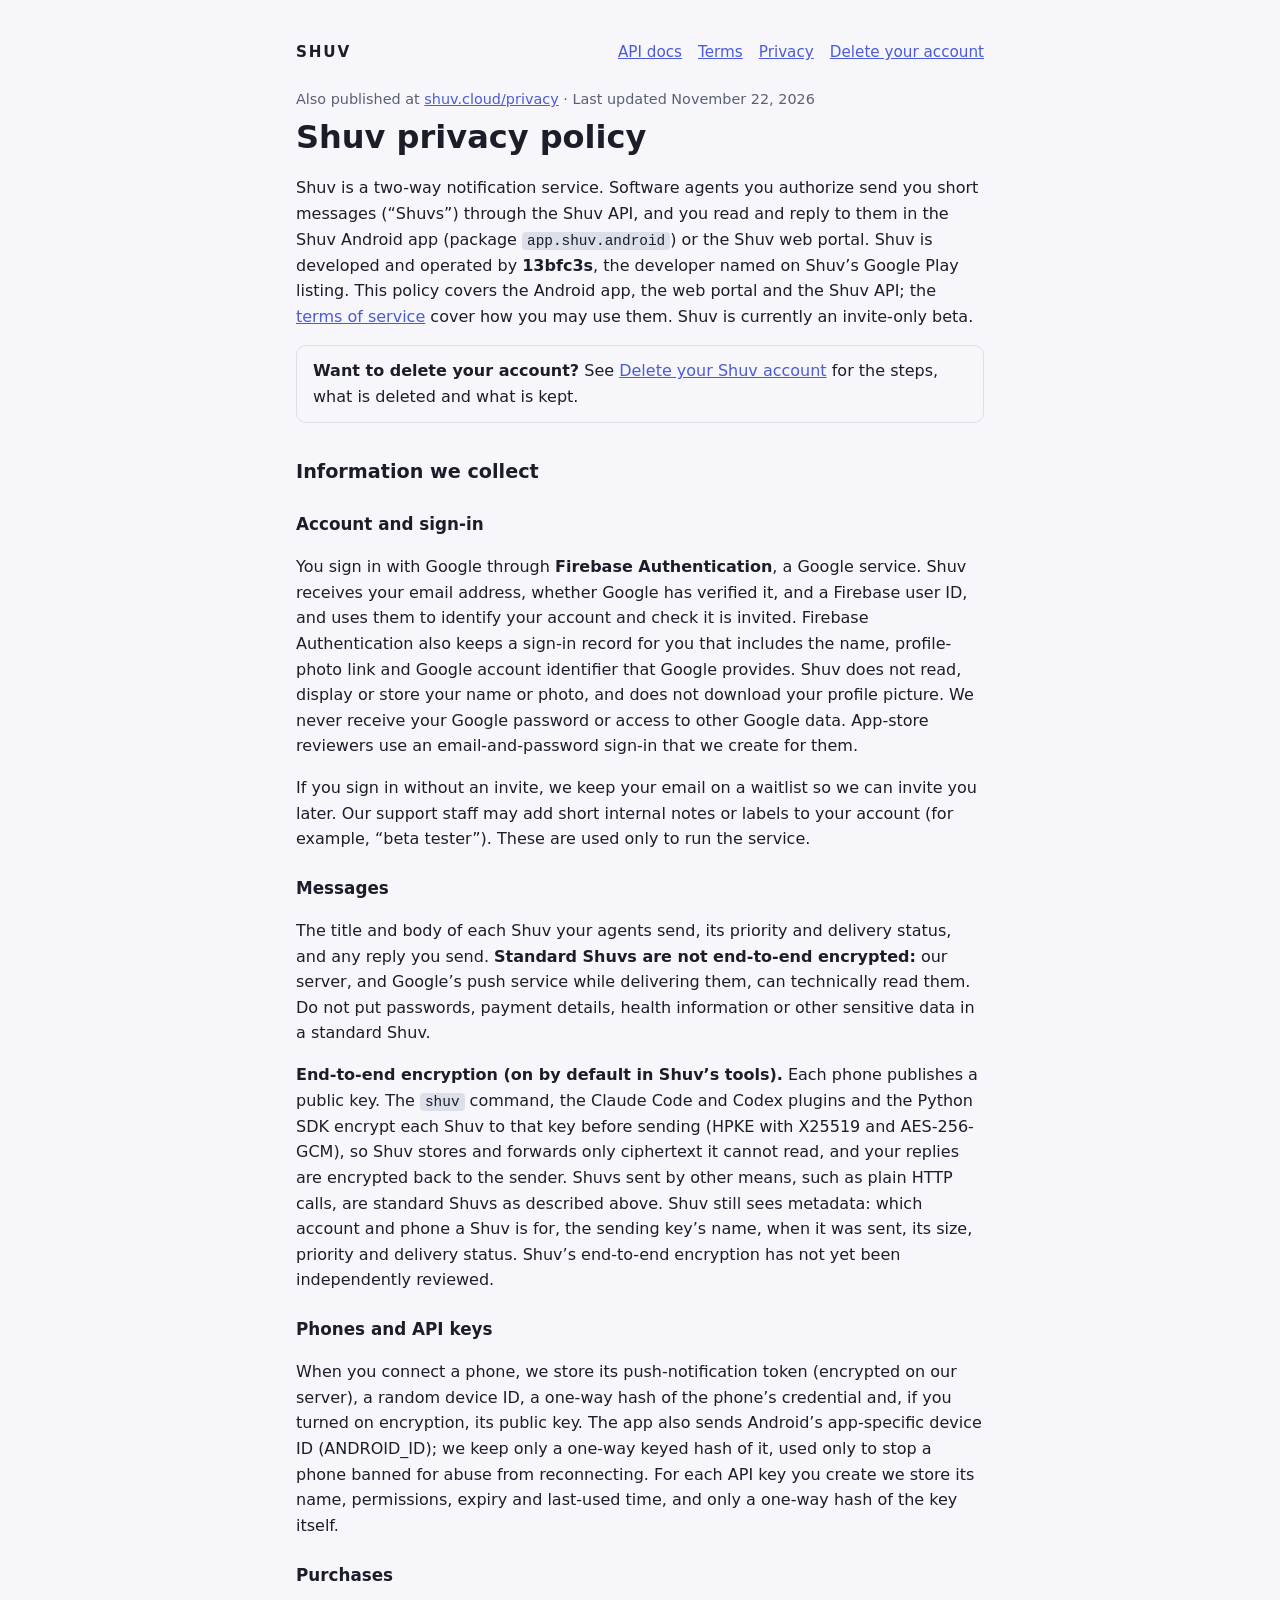
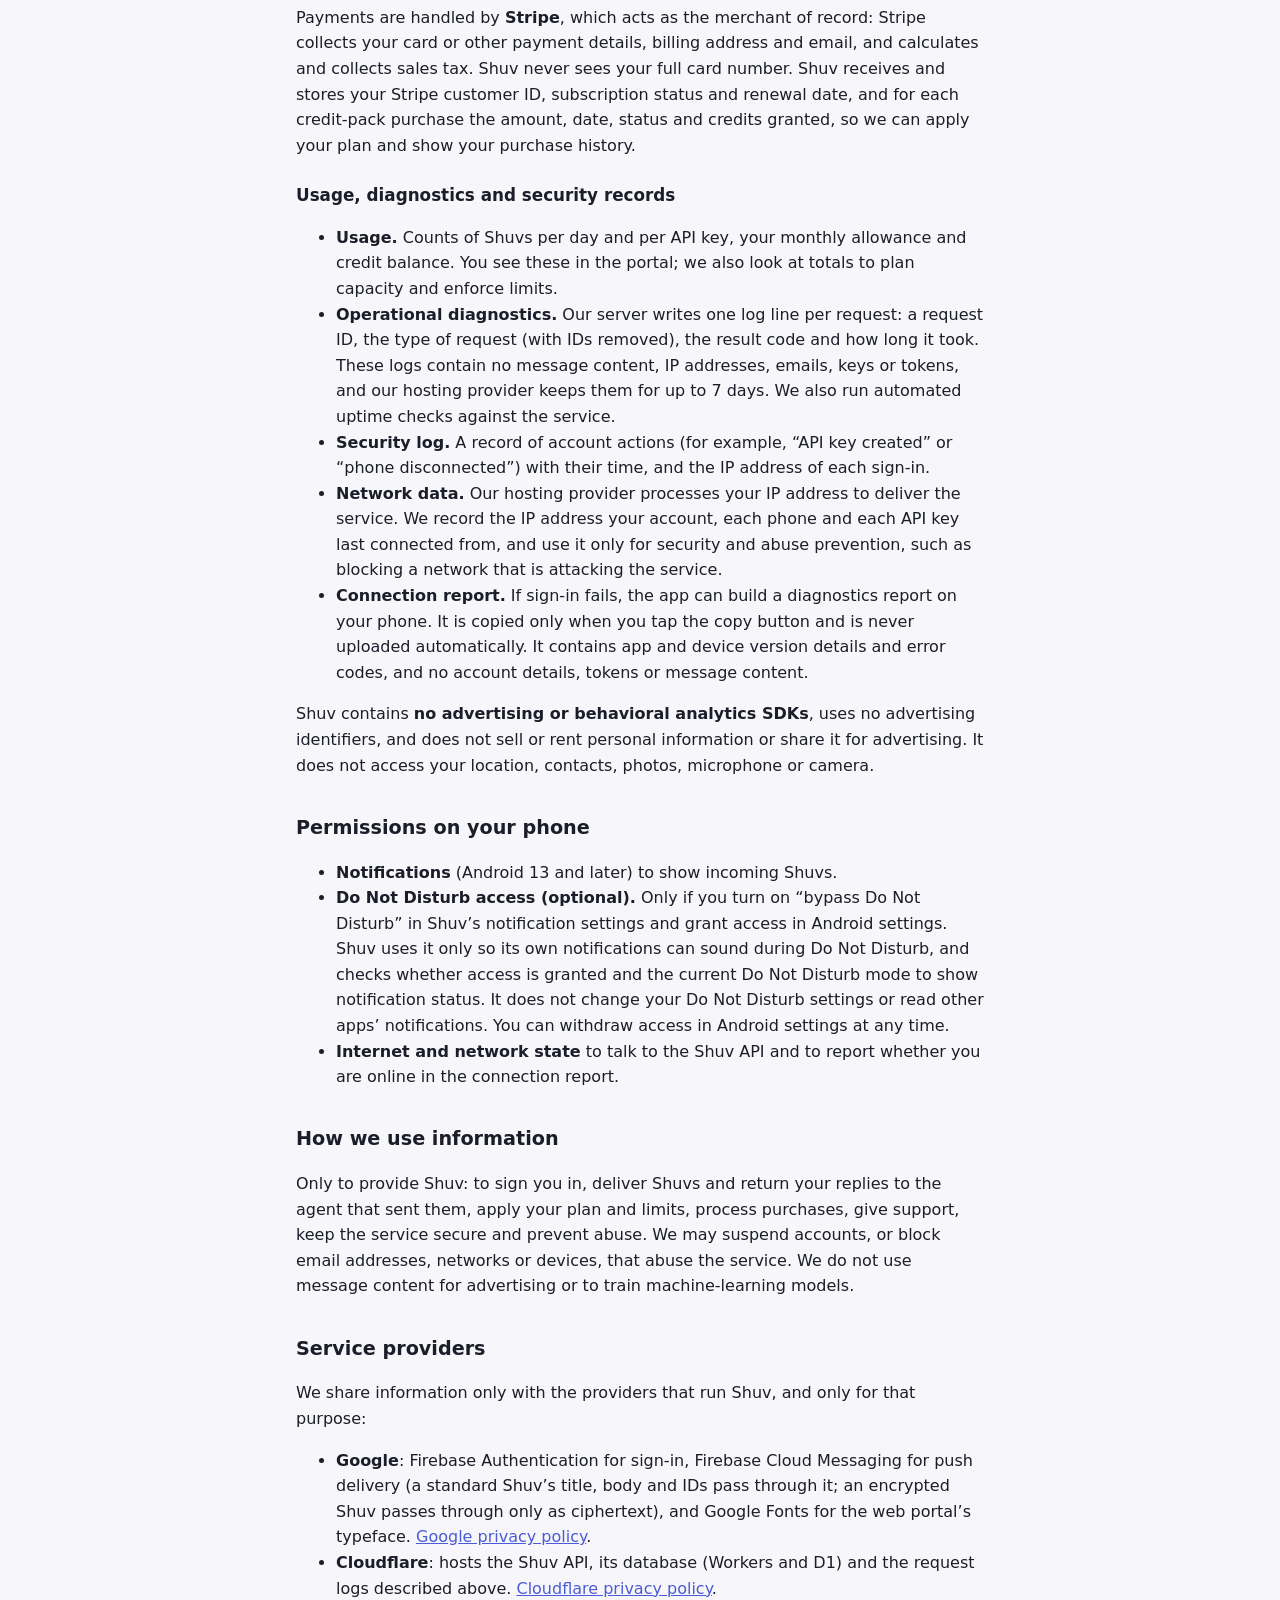
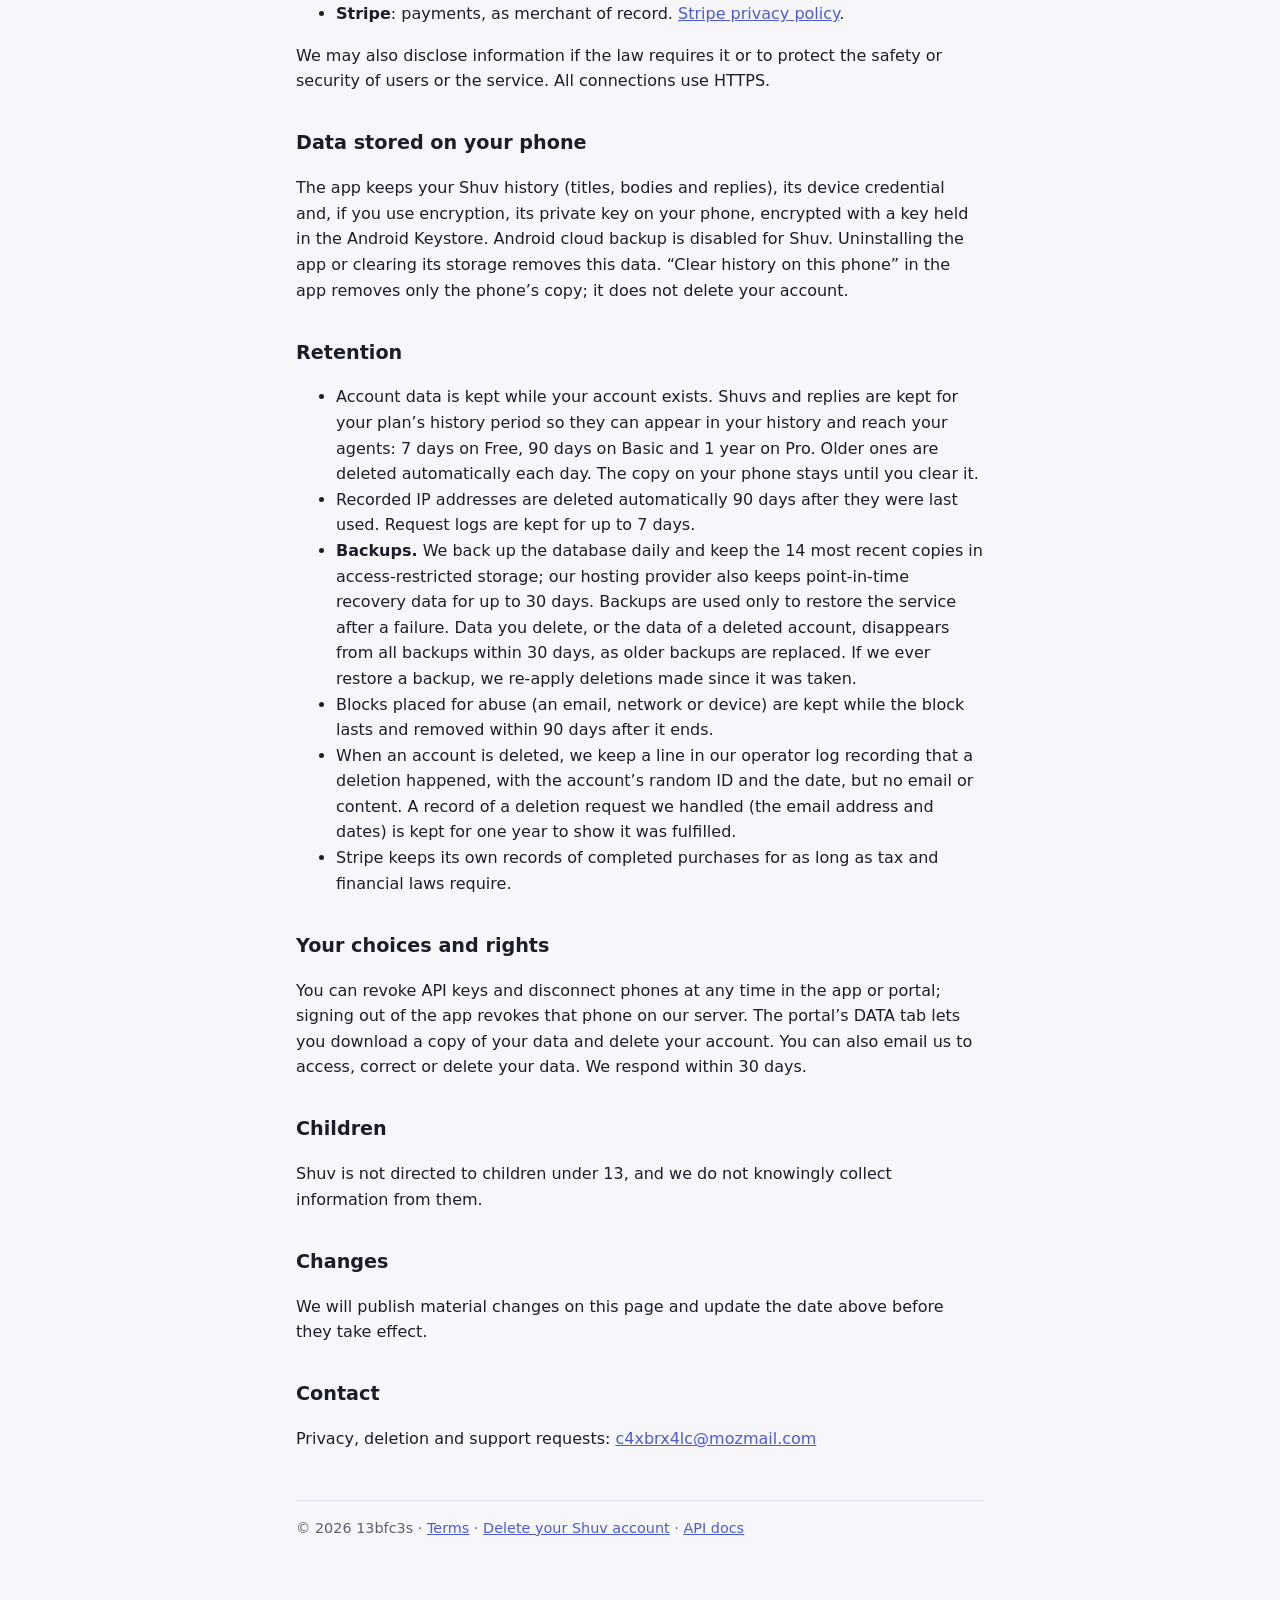
==== commit 224596ee: "Shuv: sync privacy policy and deletion page with shuv.cloud (Nov 22) Paid plans are live, encryption" ====
--- a/shuv/index.html
+++ b/shuv/index.html
@@ -8,10 +8,10 @@
 </head>
 <body>
 <main>
-<nav class="top"><b>SHUV</b><a href="https://shuv.cloud/docs">API docs</a><a href="https://shuv.cloud/privacy">Privacy</a><a href="https://shuv.cloud/delete">Delete your account</a></nav>
-<div class="eyebrow">Also published at <a href="https://shuv.cloud/privacy">shuv.cloud/privacy</a> · Last updated November 20, 2026</div>
+<nav class="top"><b>SHUV</b><a href="https://shuv.cloud/docs">API docs</a><a href="https://shuv.cloud/terms">Terms</a><a href="https://shuv.cloud/privacy">Privacy</a><a href="https://shuv.cloud/delete">Delete your account</a></nav>
+<div class="eyebrow">Also published at <a href="https://shuv.cloud/privacy">shuv.cloud/privacy</a> · Last updated November 22, 2026</div>
 <h1>Shuv privacy policy</h1>
-<p>Shuv is a two-way notification service. Software agents you authorize send you short messages (“Shuvs”) through the Shuv API, and you read and reply to them in the Shuv Android app (package <code>app.shuv.android</code>) or the Shuv web portal. Shuv is developed and operated by <strong>13bfc3s</strong>, the developer named on Shuv’s Google Play listing. This policy covers the Android app, the web portal and the Shuv API. Shuv is currently an invite-only beta.</p>
+<p>Shuv is a two-way notification service. Software agents you authorize send you short messages (“Shuvs”) through the Shuv API, and you read and reply to them in the Shuv Android app (package <code>app.shuv.android</code>) or the Shuv web portal. Shuv is developed and operated by <strong>13bfc3s</strong>, the developer named on Shuv’s Google Play listing. This policy covers the Android app, the web portal and the Shuv API; the <a href="https://shuv.cloud/terms">terms of service</a> cover how you may use them. Shuv is currently an invite-only beta.</p>
 <div class="box"><strong>Want to delete your account?</strong> See <a href="https://shuv.cloud/delete">Delete your Shuv account</a> for the steps, what is deleted and what is kept.</div>
 
 <h2>Information we collect</h2>
@@ -20,11 +20,11 @@
 <p>If you sign in without an invite, we keep your email on a waitlist so we can invite you later. Our support staff may add short internal notes or labels to your account (for example, “beta tester”). These are used only to run the service.</p>
 <h3>Messages</h3>
 <p>The title and body of each Shuv your agents send, its priority and delivery status, and any reply you send. <strong>Standard Shuvs are not end-to-end encrypted:</strong> our server, and Google’s push service while delivering them, can technically read them. Do not put passwords, payment details, health information or other sensitive data in a standard Shuv.</p>
-<p><strong>Optional end-to-end encryption (preview).</strong> You can turn on encryption for a phone in the app. The phone then publishes a public key, and agents that support it encrypt each Shuv to that key before sending, so Shuv stores and forwards only ciphertext it cannot read. Replies to encrypted Shuvs can be encrypted back to the agent. Shuv still sees metadata: which account and phone a Shuv is for, when it was sent, its size, priority and delivery status. Encryption is a preview that has not been independently reviewed.</p>
+<p><strong>End-to-end encryption (on by default in Shuv’s tools).</strong> Each phone publishes a public key. The <code>shuv</code> command, the Claude Code and Codex plugins and the Python SDK encrypt each Shuv to that key before sending (HPKE with X25519 and AES-256-GCM), so Shuv stores and forwards only ciphertext it cannot read, and your replies are encrypted back to the sender. Shuvs sent by other means, such as plain HTTP calls, are standard Shuvs as described above. Shuv still sees metadata: which account and phone a Shuv is for, the sending key’s name, when it was sent, its size, priority and delivery status. Shuv’s end-to-end encryption has not yet been independently reviewed.</p>
 <h3>Phones and API keys</h3>
 <p>When you connect a phone, we store its push-notification token (encrypted on our server), a random device ID, a one-way hash of the phone’s credential and, if you turned on encryption, its public key. The app also sends Android’s app-specific device ID (ANDROID_ID); we keep only a one-way keyed hash of it, used only to stop a phone banned for abuse from reconnecting. For each API key you create we store its name, permissions, expiry and last-used time, and only a one-way hash of the key itself.</p>
 <h3>Purchases</h3>
-<p>Paid plans are being tested and are not yet available to the public; no real payments are taken until they launch. Payments are handled by <strong>Stripe</strong>, which acts as the merchant of record: Stripe collects your card or other payment details, billing address and email, and calculates and collects sales tax. Shuv never sees your full card number. Shuv receives and stores your Stripe customer ID, subscription status and renewal date, and for each credit-pack purchase the amount, date, status and credits granted, so we can apply your plan and show your purchase history.</p>
+<p>Payments are handled by <strong>Stripe</strong>, which acts as the merchant of record: Stripe collects your card or other payment details, billing address and email, and calculates and collects sales tax. Shuv never sees your full card number. Shuv receives and stores your Stripe customer ID, subscription status and renewal date, and for each credit-pack purchase the amount, date, status and credits granted, so we can apply your plan and show your purchase history.</p>
 <h3>Usage, diagnostics and security records</h3>
 <ul>
   <li><strong>Usage.</strong> Counts of Shuvs per day and per API key, your monthly allowance and credit balance. You see these in the portal; we also look at totals to plan capacity and enforce limits.</li>
@@ -59,7 +59,7 @@
 
 <h2>Retention</h2>
 <ul>
-  <li>Account data, Shuvs and replies are kept while your account exists so they can appear in your history and reach your agents.</li>
+  <li>Account data is kept while your account exists. Shuvs and replies are kept for your plan’s history period so they can appear in your history and reach your agents: 7 days on Free, 90 days on Basic and 1 year on Pro. Older ones are deleted automatically each day. The copy on your phone stays until you clear it.</li>
   <li>Recorded IP addresses are deleted automatically 90 days after they were last used. Request logs are kept for up to 7 days.</li>
   <li><strong>Backups.</strong> We back up the database daily and keep the 14 most recent copies in access-restricted storage; our hosting provider also keeps point-in-time recovery data for up to 30 days. Backups are used only to restore the service after a failure. Data you delete, or the data of a deleted account, disappears from all backups within 30 days, as older backups are replaced. If we ever restore a backup, we re-apply deletions made since it was taken.</li>
   <li>Blocks placed for abuse (an email, network or device) are kept while the block lasts and removed within 90 days after it ends.</li>
@@ -78,7 +78,7 @@
 
 <h2>Contact</h2>
 <p>Privacy, deletion and support requests: <a href="mailto:c4xbrx4lc@mozmail.com">c4xbrx4lc@mozmail.com</a></p>
-<footer>© 2026 13bfc3s · <a href="https://shuv.cloud/delete">Delete your Shuv account</a> · <a href="https://shuv.cloud/docs">API docs</a></footer>
+<footer>© 2026 13bfc3s · <a href="https://shuv.cloud/terms">Terms</a> · <a href="https://shuv.cloud/delete">Delete your Shuv account</a> · <a href="https://shuv.cloud/docs">API docs</a></footer>
 </main>
 </body>
 </html>
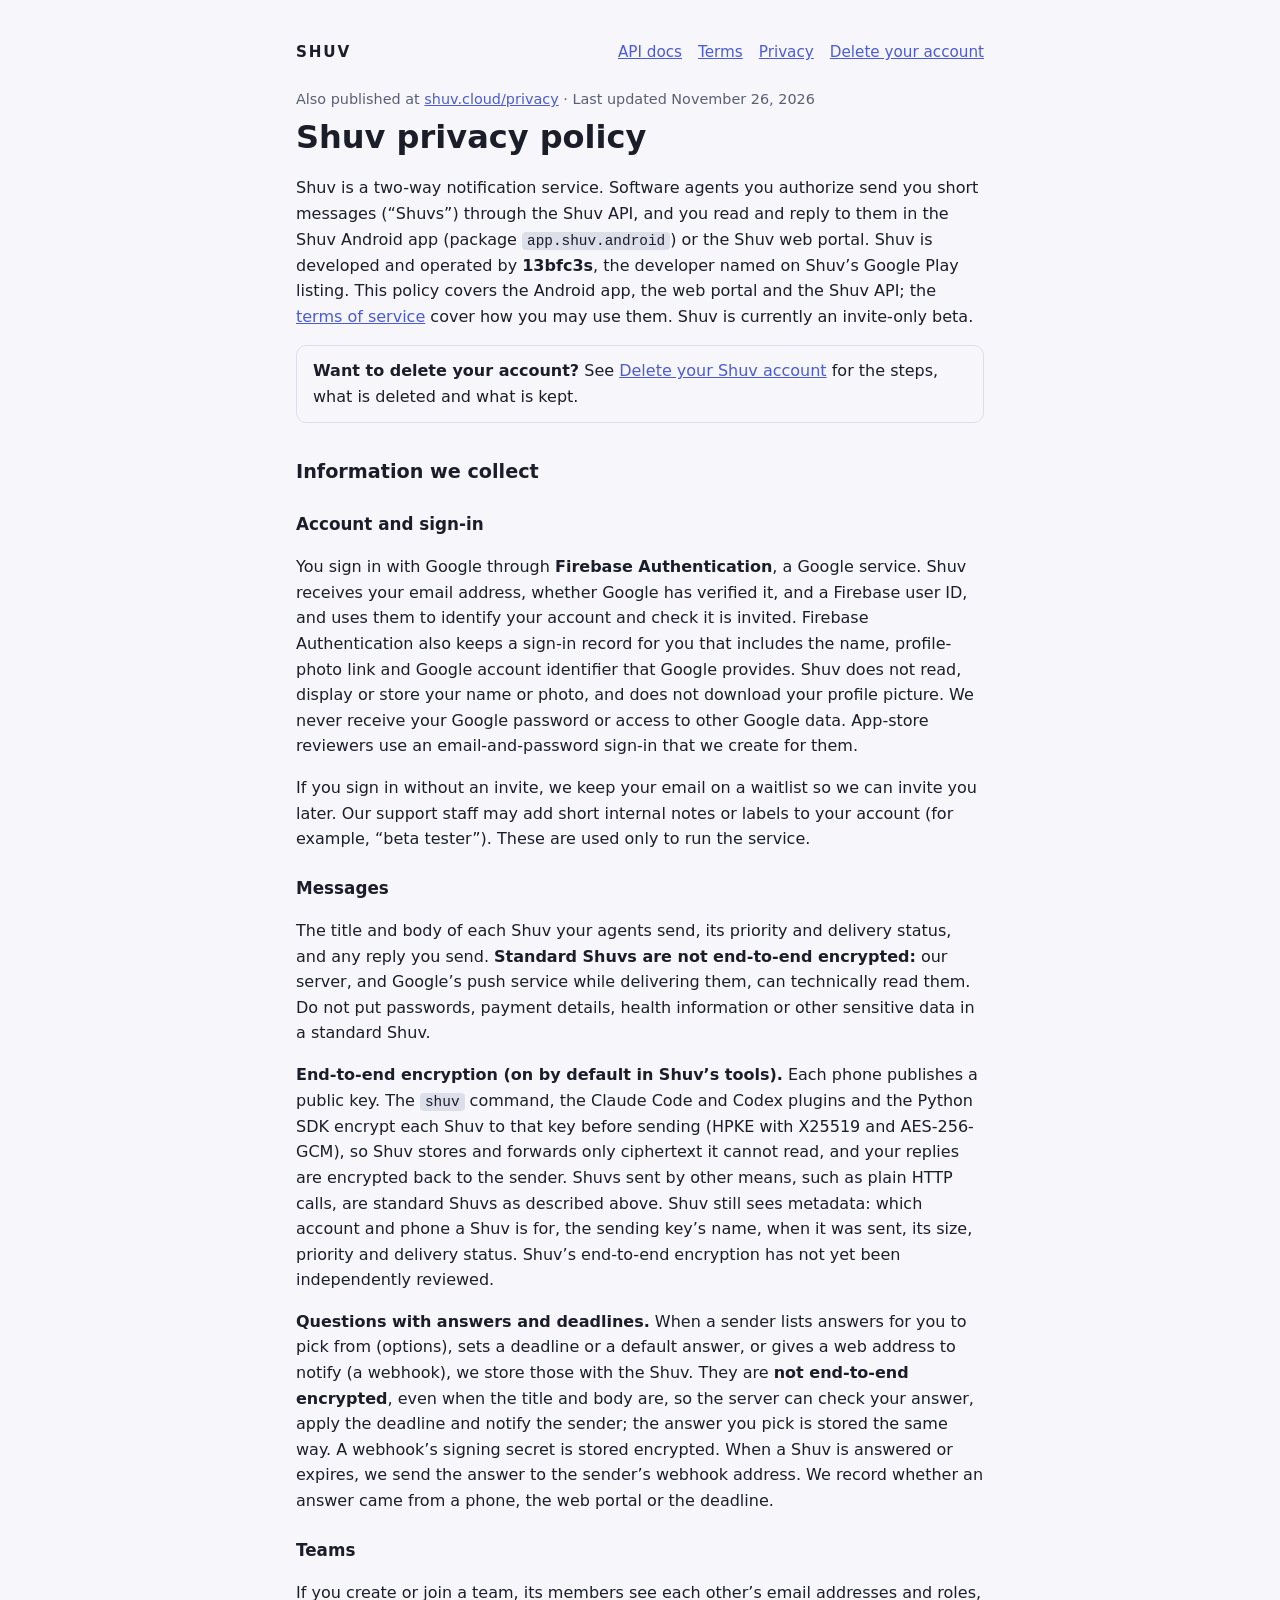
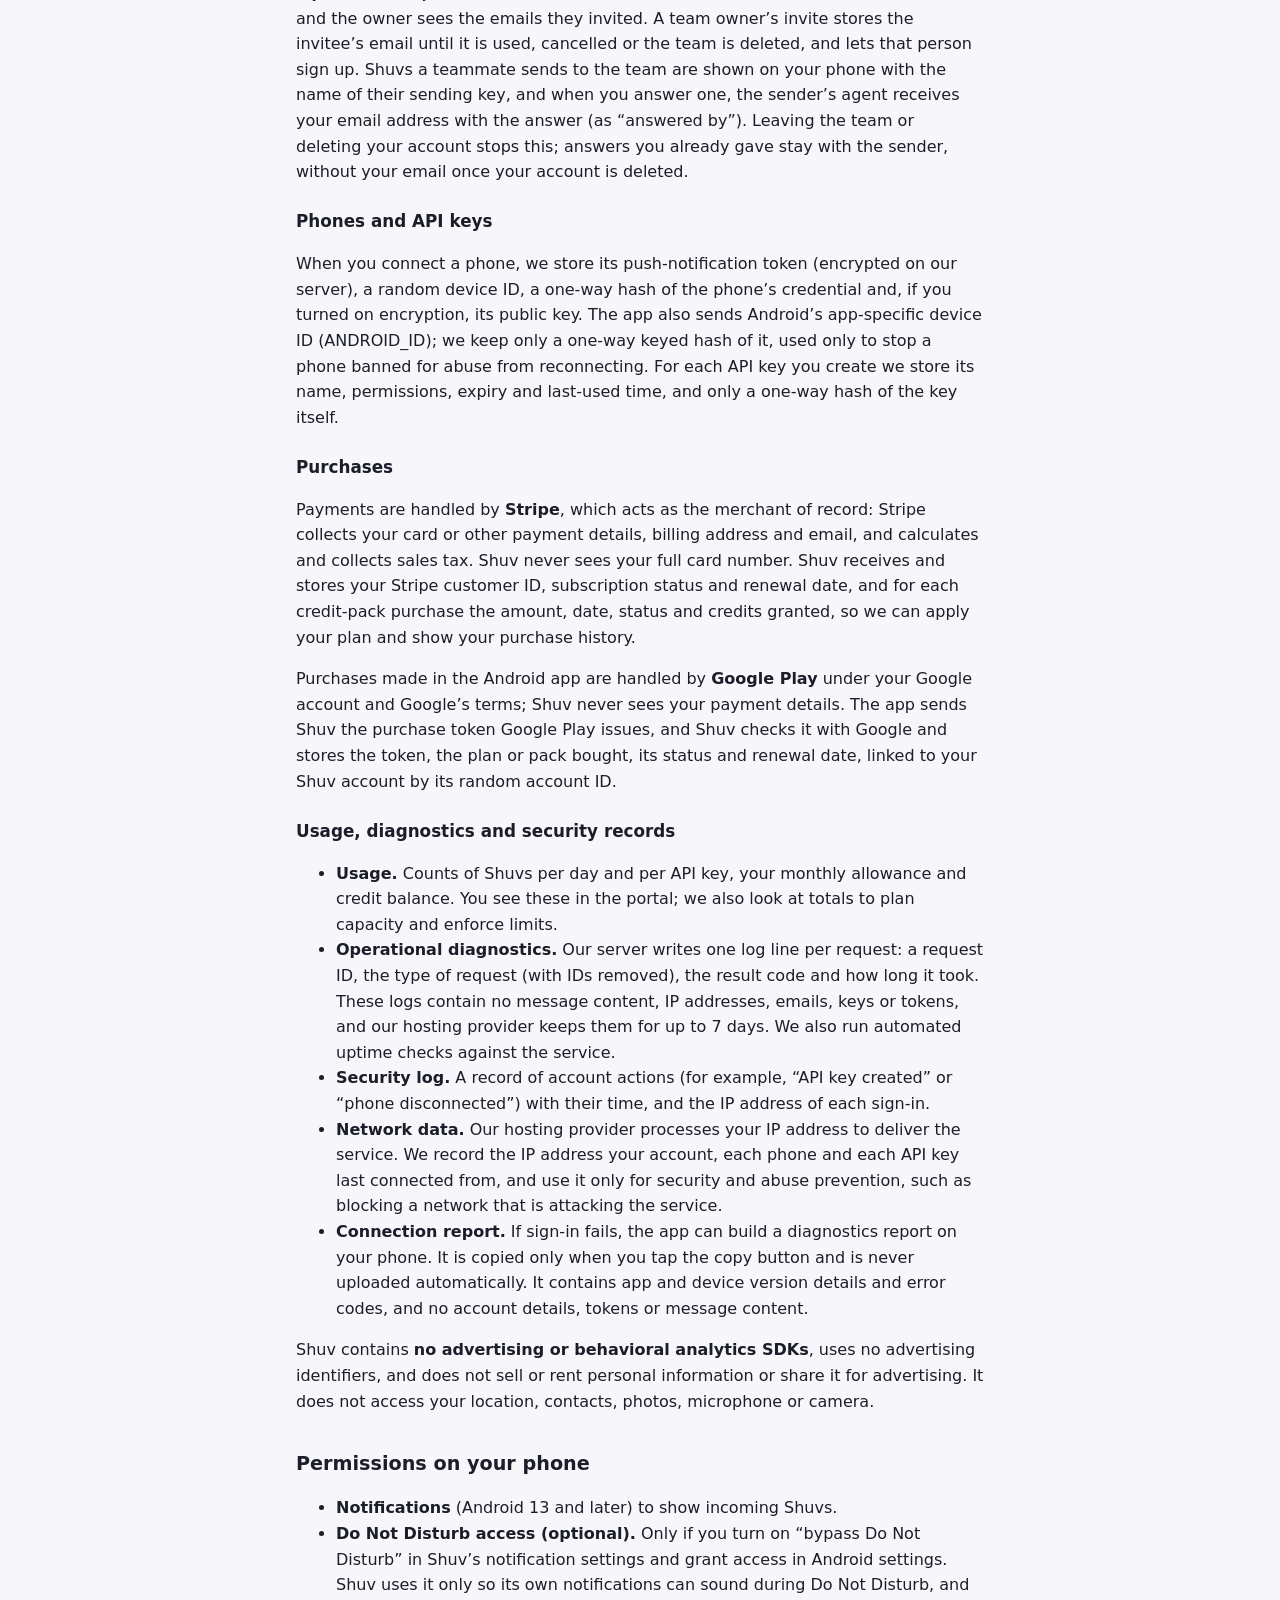
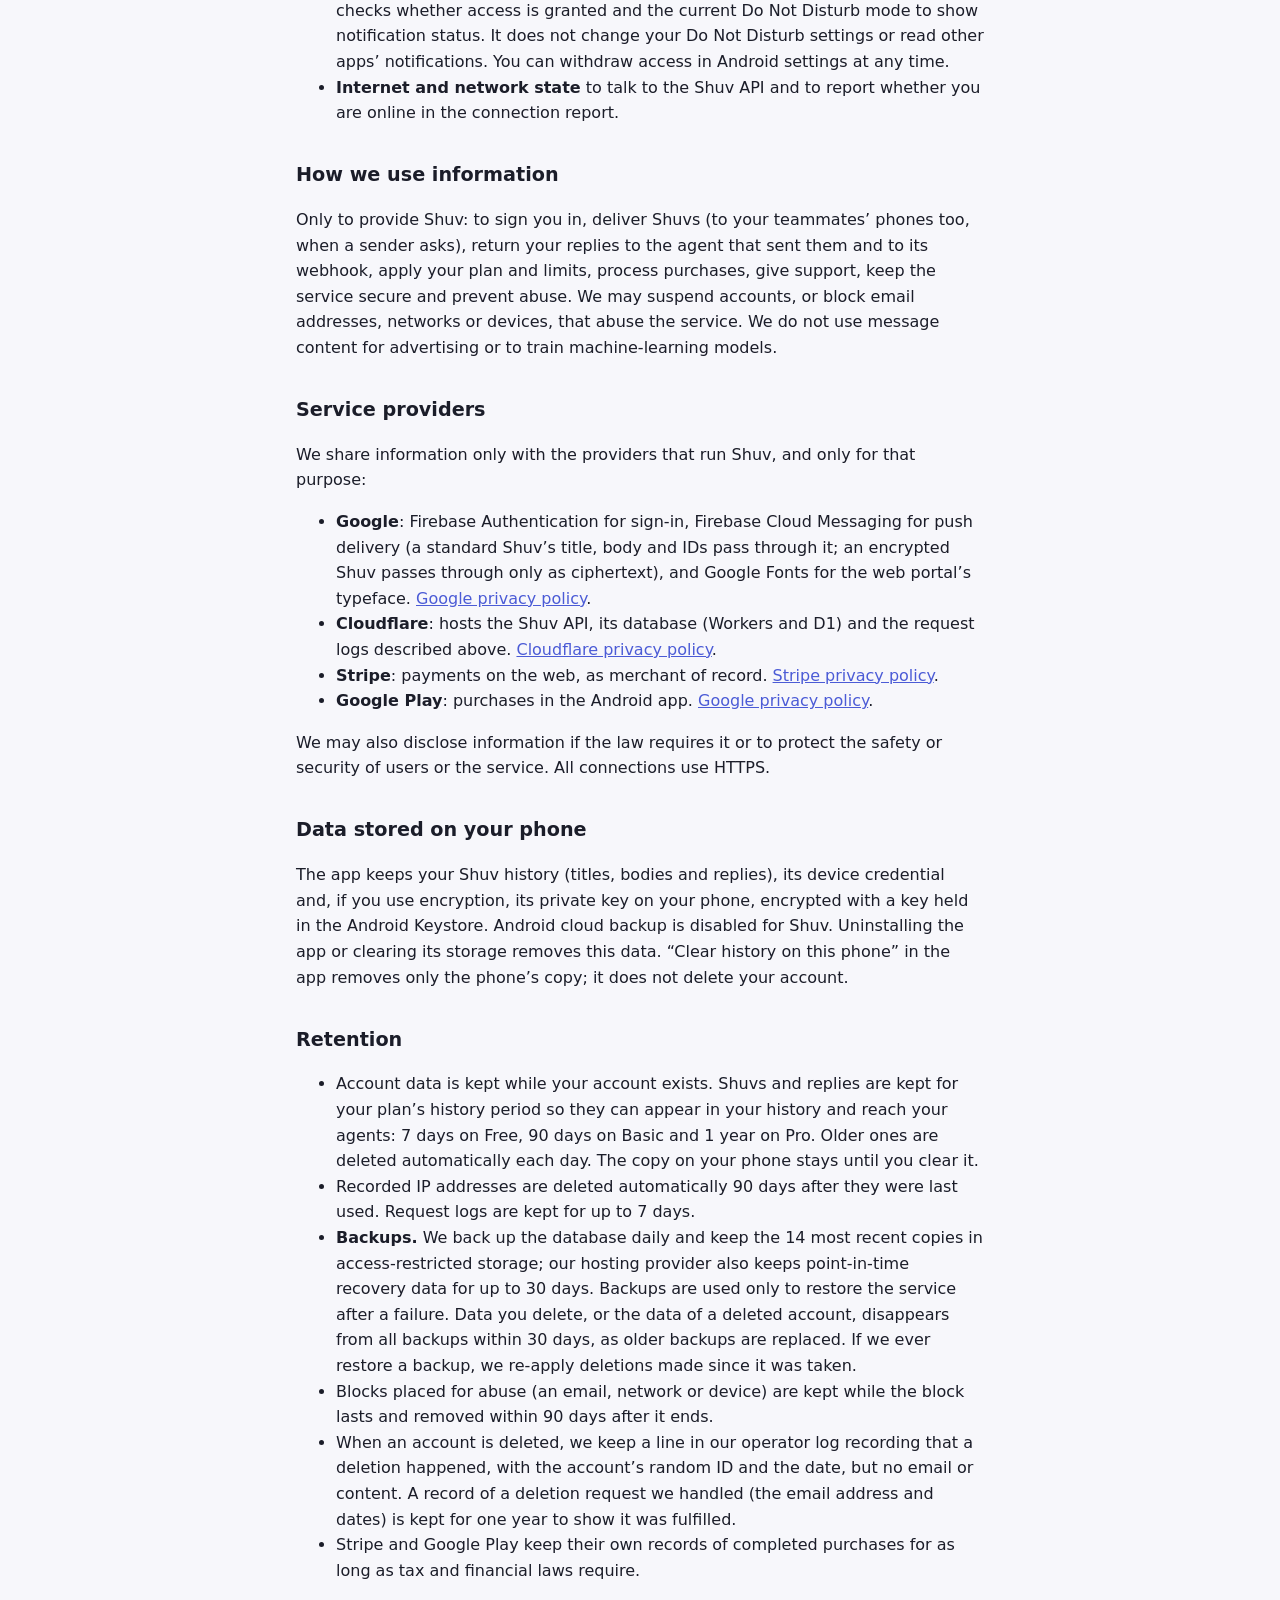
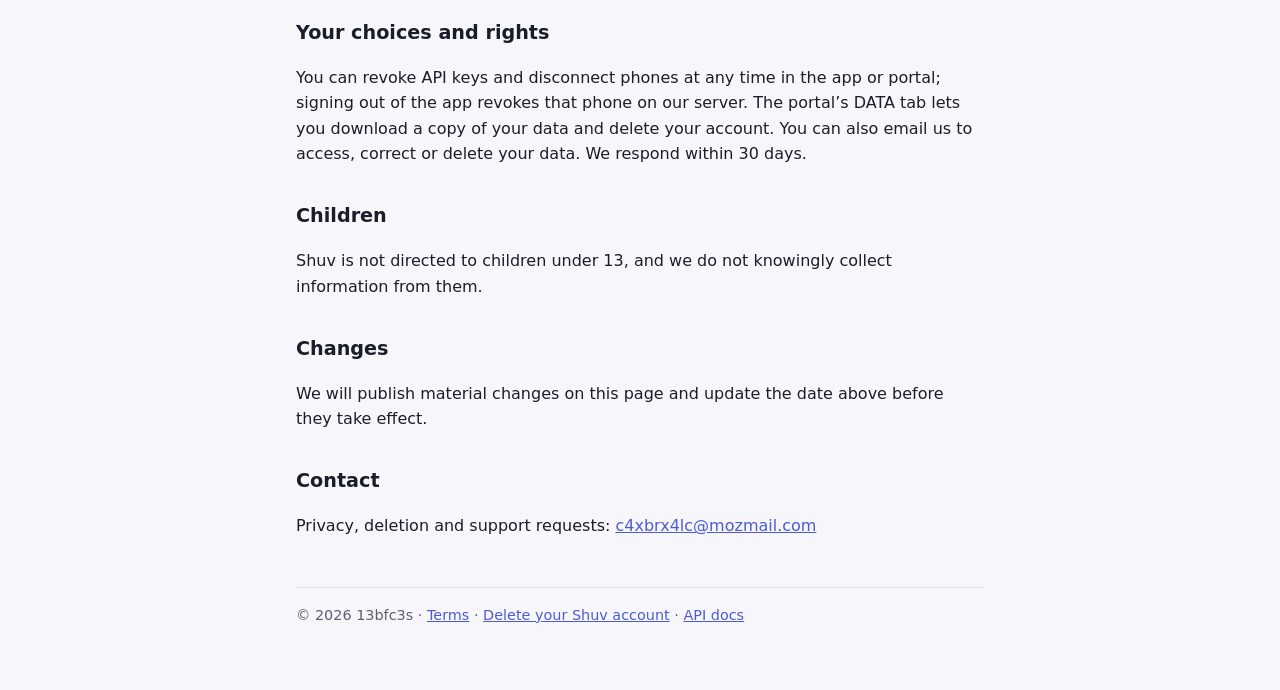
==== commit 183a0a13: "Shuv: sync privacy policy with shuv.cloud (Nov 26: answers, webhooks, teams) Co-Authored-By: Claude " ====
--- a/shuv/index.html
+++ b/shuv/index.html
@@ -9,7 +9,7 @@
 <body>
 <main>
 <nav class="top"><b>SHUV</b><a href="https://shuv.cloud/docs">API docs</a><a href="https://shuv.cloud/terms">Terms</a><a href="https://shuv.cloud/privacy">Privacy</a><a href="https://shuv.cloud/delete">Delete your account</a></nav>
-<div class="eyebrow">Also published at <a href="https://shuv.cloud/privacy">shuv.cloud/privacy</a> · Last updated November 22, 2026</div>
+<div class="eyebrow">Also published at <a href="https://shuv.cloud/privacy">shuv.cloud/privacy</a> · Last updated November 26, 2026</div>
 <h1>Shuv privacy policy</h1>
 <p>Shuv is a two-way notification service. Software agents you authorize send you short messages (“Shuvs”) through the Shuv API, and you read and reply to them in the Shuv Android app (package <code>app.shuv.android</code>) or the Shuv web portal. Shuv is developed and operated by <strong>13bfc3s</strong>, the developer named on Shuv’s Google Play listing. This policy covers the Android app, the web portal and the Shuv API; the <a href="https://shuv.cloud/terms">terms of service</a> cover how you may use them. Shuv is currently an invite-only beta.</p>
 <div class="box"><strong>Want to delete your account?</strong> See <a href="https://shuv.cloud/delete">Delete your Shuv account</a> for the steps, what is deleted and what is kept.</div>
@@ -21,10 +21,14 @@
 <h3>Messages</h3>
 <p>The title and body of each Shuv your agents send, its priority and delivery status, and any reply you send. <strong>Standard Shuvs are not end-to-end encrypted:</strong> our server, and Google’s push service while delivering them, can technically read them. Do not put passwords, payment details, health information or other sensitive data in a standard Shuv.</p>
 <p><strong>End-to-end encryption (on by default in Shuv’s tools).</strong> Each phone publishes a public key. The <code>shuv</code> command, the Claude Code and Codex plugins and the Python SDK encrypt each Shuv to that key before sending (HPKE with X25519 and AES-256-GCM), so Shuv stores and forwards only ciphertext it cannot read, and your replies are encrypted back to the sender. Shuvs sent by other means, such as plain HTTP calls, are standard Shuvs as described above. Shuv still sees metadata: which account and phone a Shuv is for, the sending key’s name, when it was sent, its size, priority and delivery status. Shuv’s end-to-end encryption has not yet been independently reviewed.</p>
+<p><strong>Questions with answers and deadlines.</strong> When a sender lists answers for you to pick from (options), sets a deadline or a default answer, or gives a web address to notify (a webhook), we store those with the Shuv. They are <strong>not end-to-end encrypted</strong>, even when the title and body are, so the server can check your answer, apply the deadline and notify the sender; the answer you pick is stored the same way. A webhook’s signing secret is stored encrypted. When a Shuv is answered or expires, we send the answer to the sender’s webhook address. We record whether an answer came from a phone, the web portal or the deadline.</p>
+<h3>Teams</h3>
+<p>If you create or join a team, its members see each other’s email addresses and roles, and the owner sees the emails they invited. A team owner’s invite stores the invitee’s email until it is used, cancelled or the team is deleted, and lets that person sign up. Shuvs a teammate sends to the team are shown on your phone with the name of their sending key, and when you answer one, the sender’s agent receives your email address with the answer (as “answered by”). Leaving the team or deleting your account stops this; answers you already gave stay with the sender, without your email once your account is deleted.</p>
 <h3>Phones and API keys</h3>
 <p>When you connect a phone, we store its push-notification token (encrypted on our server), a random device ID, a one-way hash of the phone’s credential and, if you turned on encryption, its public key. The app also sends Android’s app-specific device ID (ANDROID_ID); we keep only a one-way keyed hash of it, used only to stop a phone banned for abuse from reconnecting. For each API key you create we store its name, permissions, expiry and last-used time, and only a one-way hash of the key itself.</p>
 <h3>Purchases</h3>
 <p>Payments are handled by <strong>Stripe</strong>, which acts as the merchant of record: Stripe collects your card or other payment details, billing address and email, and calculates and collects sales tax. Shuv never sees your full card number. Shuv receives and stores your Stripe customer ID, subscription status and renewal date, and for each credit-pack purchase the amount, date, status and credits granted, so we can apply your plan and show your purchase history.</p>
+<p>Purchases made in the Android app are handled by <strong>Google Play</strong> under your Google account and Google’s terms; Shuv never sees your payment details. The app sends Shuv the purchase token Google Play issues, and Shuv checks it with Google and stores the token, the plan or pack bought, its status and renewal date, linked to your Shuv account by its random account ID.</p>
 <h3>Usage, diagnostics and security records</h3>
 <ul>
   <li><strong>Usage.</strong> Counts of Shuvs per day and per API key, your monthly allowance and credit balance. You see these in the portal; we also look at totals to plan capacity and enforce limits.</li>
@@ -43,14 +47,15 @@
 </ul>
 
 <h2>How we use information</h2>
-<p>Only to provide Shuv: to sign you in, deliver Shuvs and return your replies to the agent that sent them, apply your plan and limits, process purchases, give support, keep the service secure and prevent abuse. We may suspend accounts, or block email addresses, networks or devices, that abuse the service. We do not use message content for advertising or to train machine-learning models.</p>
+<p>Only to provide Shuv: to sign you in, deliver Shuvs (to your teammates’ phones too, when a sender asks), return your replies to the agent that sent them and to its webhook, apply your plan and limits, process purchases, give support, keep the service secure and prevent abuse. We may suspend accounts, or block email addresses, networks or devices, that abuse the service. We do not use message content for advertising or to train machine-learning models.</p>
 
 <h2>Service providers</h2>
 <p>We share information only with the providers that run Shuv, and only for that purpose:</p>
 <ul>
   <li><strong>Google</strong>: Firebase Authentication for sign-in, Firebase Cloud Messaging for push delivery (a standard Shuv’s title, body and IDs pass through it; an encrypted Shuv passes through only as ciphertext), and Google Fonts for the web portal’s typeface. <a href="https://policies.google.com/privacy">Google privacy policy</a>.</li>
   <li><strong>Cloudflare</strong>: hosts the Shuv API, its database (Workers and D1) and the request logs described above. <a href="https://www.cloudflare.com/privacypolicy/">Cloudflare privacy policy</a>.</li>
-  <li><strong>Stripe</strong>: payments, as merchant of record. <a href="https://stripe.com/privacy">Stripe privacy policy</a>.</li>
+  <li><strong>Stripe</strong>: payments on the web, as merchant of record. <a href="https://stripe.com/privacy">Stripe privacy policy</a>.</li>
+  <li><strong>Google Play</strong>: purchases in the Android app. <a href="https://policies.google.com/privacy">Google privacy policy</a>.</li>
 </ul>
 <p>We may also disclose information if the law requires it or to protect the safety or security of users or the service. All connections use HTTPS.</p>
 
@@ -64,7 +69,7 @@
   <li><strong>Backups.</strong> We back up the database daily and keep the 14 most recent copies in access-restricted storage; our hosting provider also keeps point-in-time recovery data for up to 30 days. Backups are used only to restore the service after a failure. Data you delete, or the data of a deleted account, disappears from all backups within 30 days, as older backups are replaced. If we ever restore a backup, we re-apply deletions made since it was taken.</li>
   <li>Blocks placed for abuse (an email, network or device) are kept while the block lasts and removed within 90 days after it ends.</li>
   <li>When an account is deleted, we keep a line in our operator log recording that a deletion happened, with the account’s random ID and the date, but no email or content. A record of a deletion request we handled (the email address and dates) is kept for one year to show it was fulfilled.</li>
-  <li>Stripe keeps its own records of completed purchases for as long as tax and financial laws require.</li>
+  <li>Stripe and Google Play keep their own records of completed purchases for as long as tax and financial laws require.</li>
 </ul>
 
 <h2>Your choices and rights</h2>
